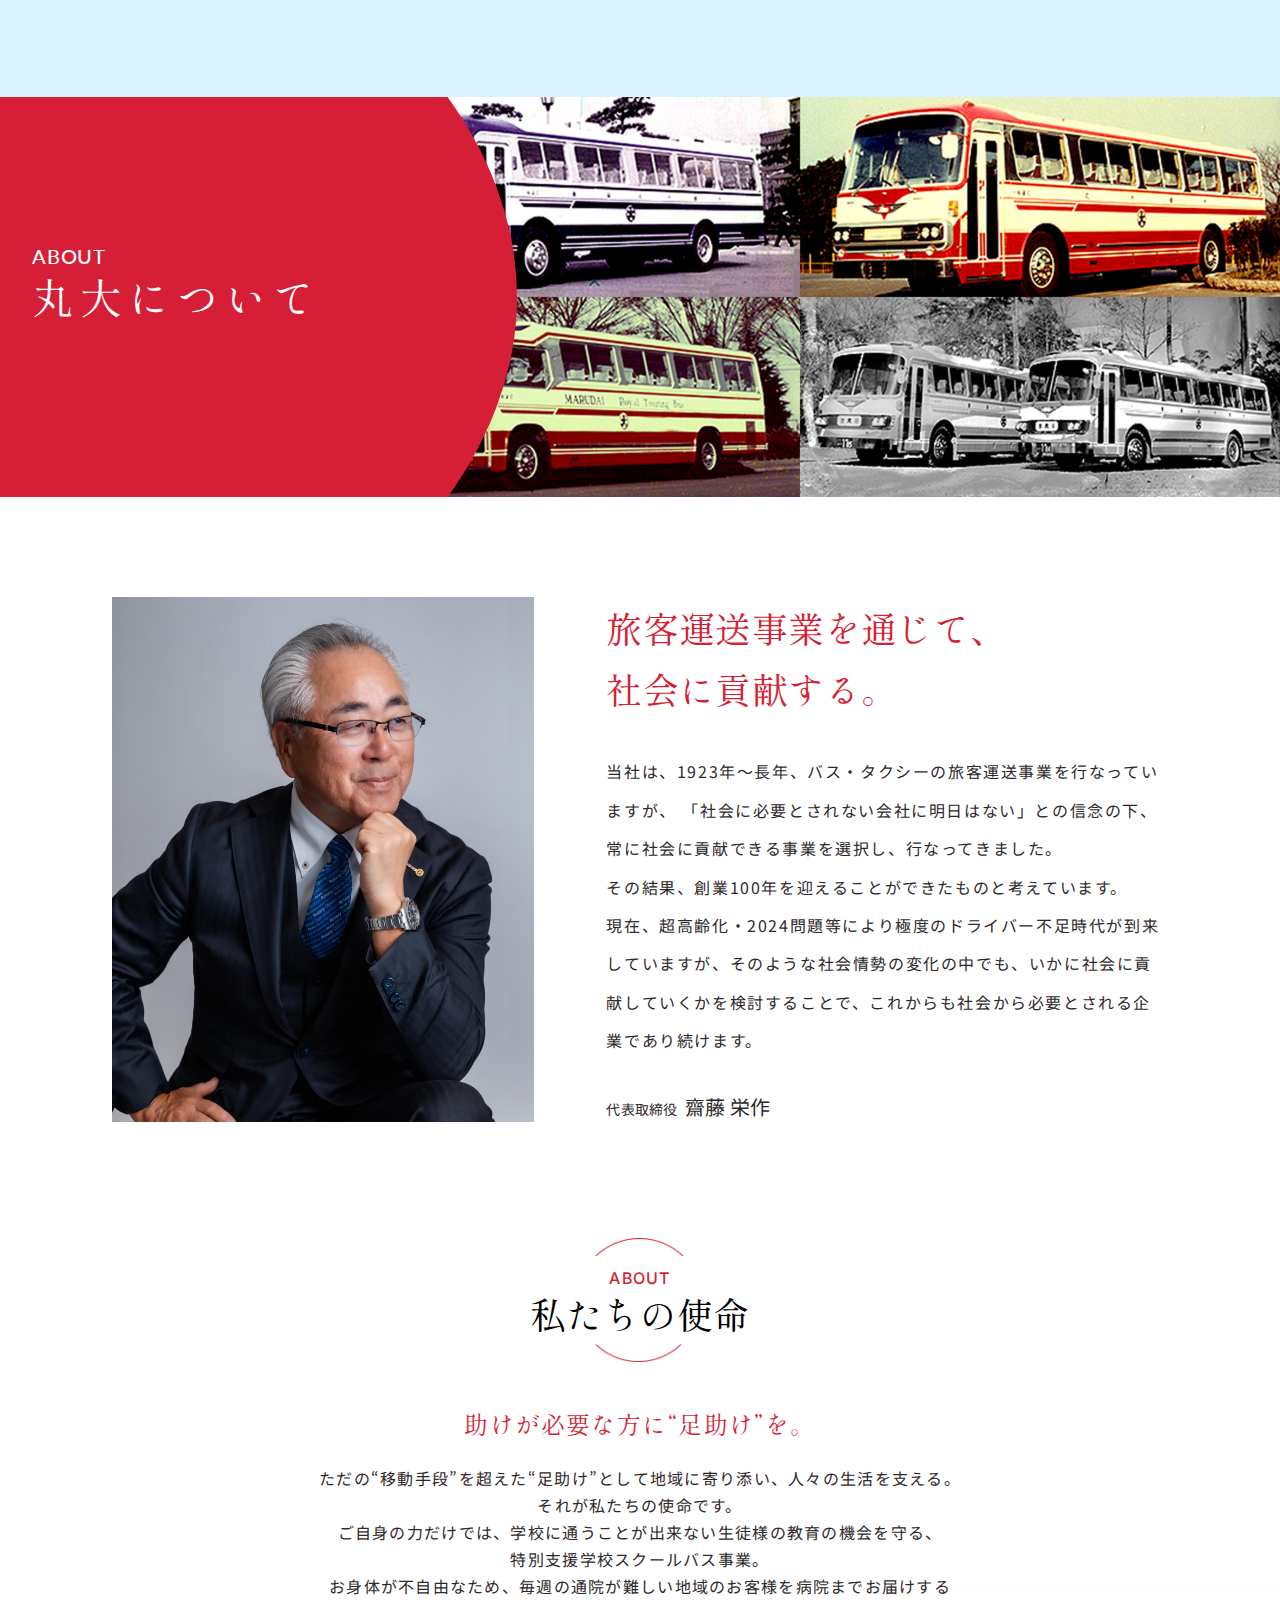
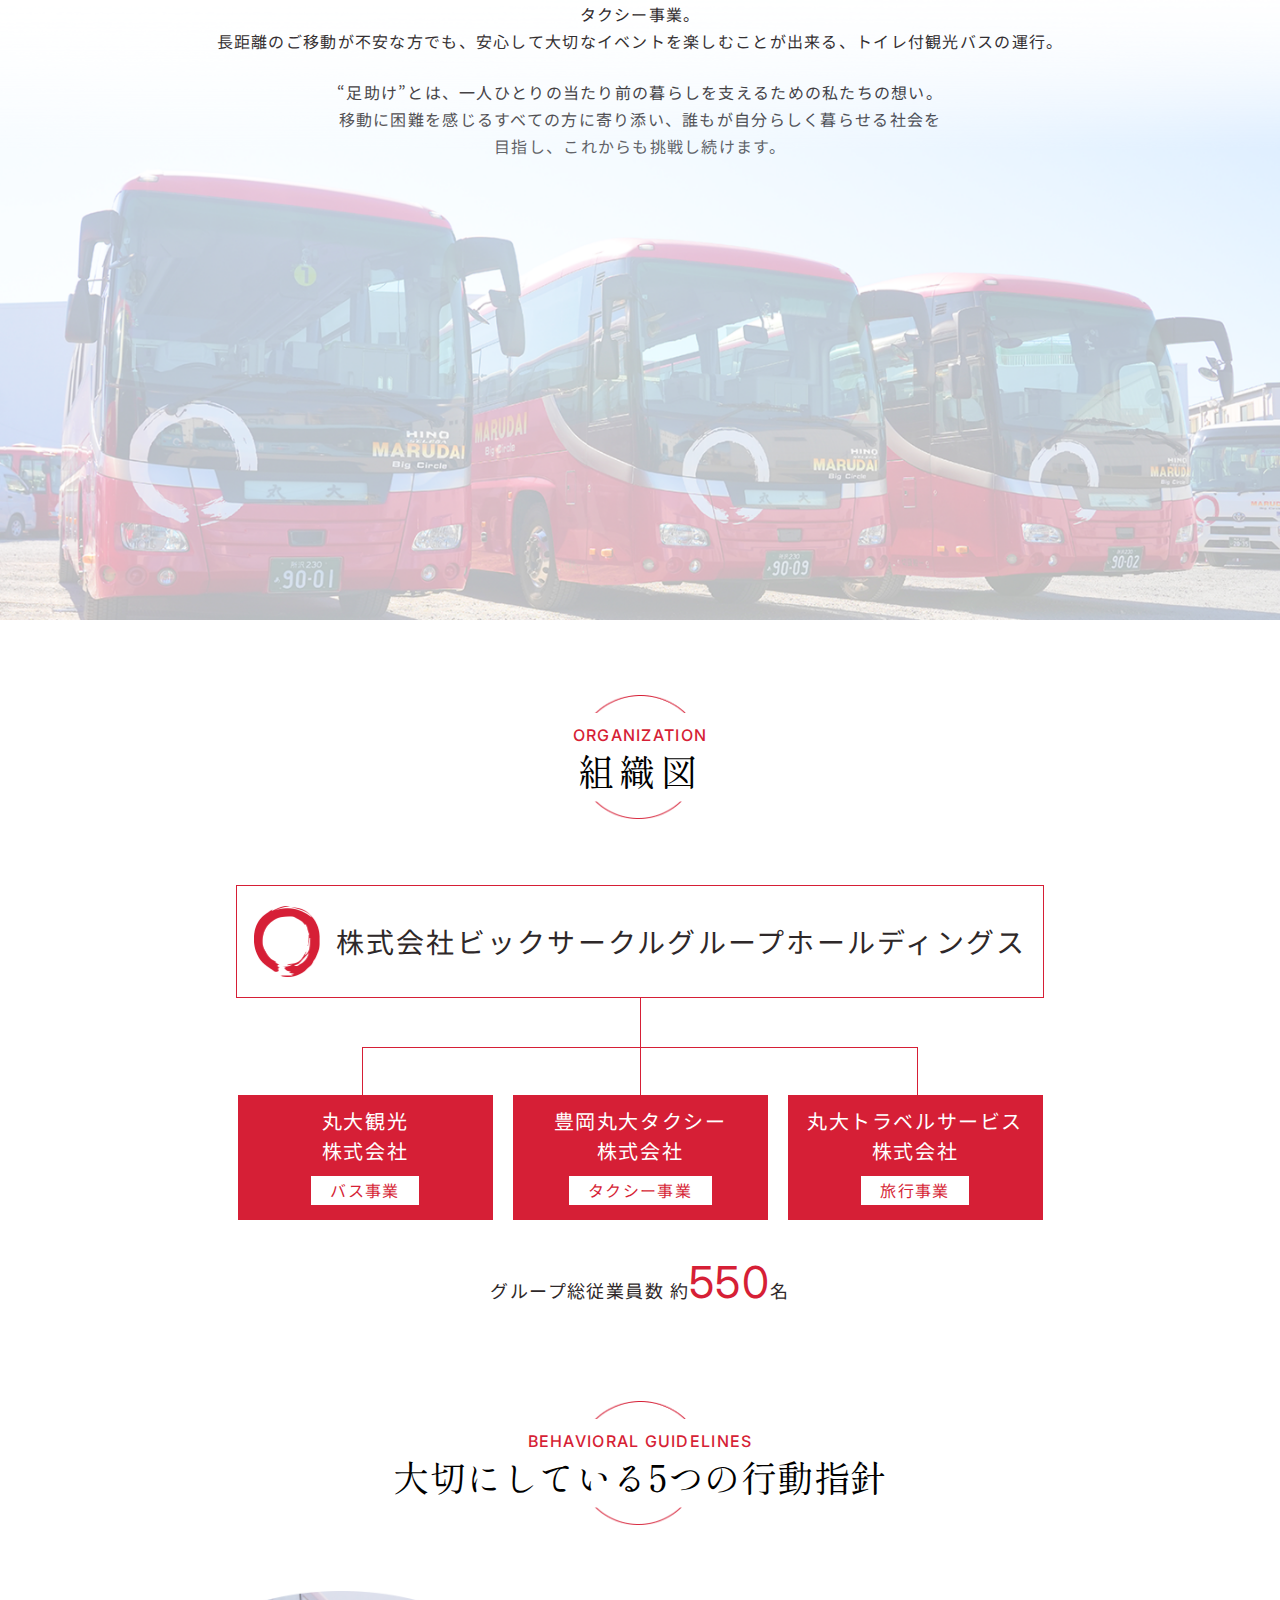
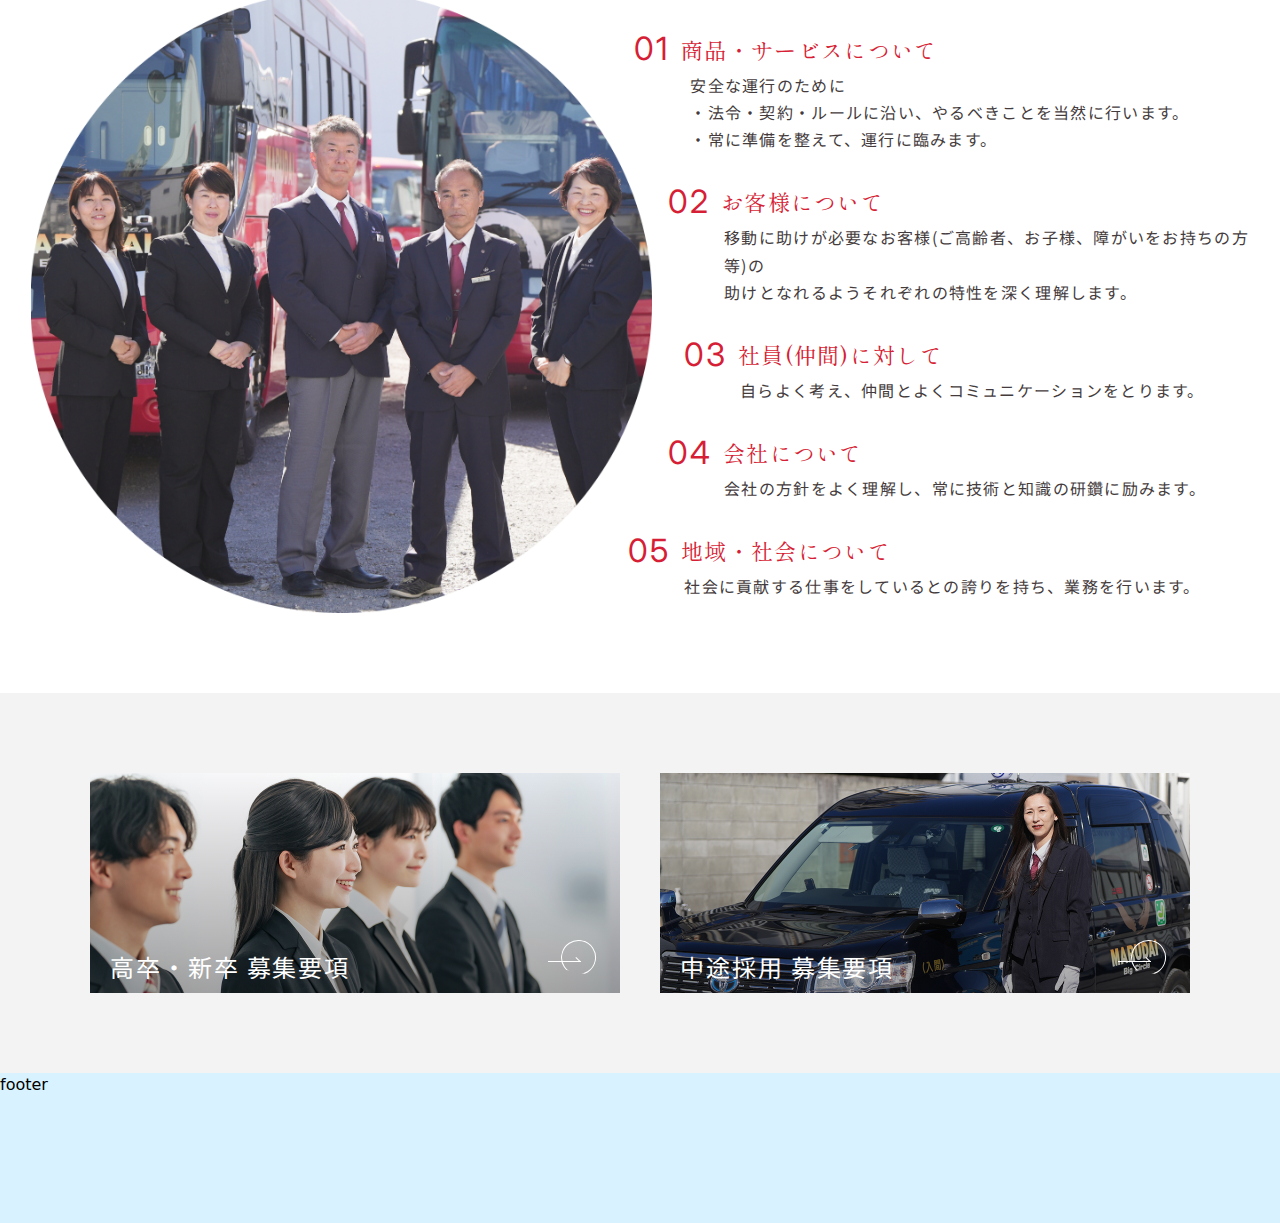
==== about-us.html @ 57932752 "丸大観光について、当社で働くメリット、その他修正のコミット" ====
<!DOCTYPE html>
<html lang="ja">
  <head>
    <meta charset="UTF-8" />
    <meta name="viewport" content="width=device-width, initial-scale=1.0" />
    <!-- ogp -->
    <meta property="og:title" content="#" />
    <meta property="og:type" content="#" />
    <meta property="og:url" content="#" />
    <meta property="og:image" content="OGP IMAGE 絶対パス" />
    <meta property="og:site_name" content="#" />
    <meta property="og:description" content="#" />
    <!-- ファビコン -->
    <link rel="icon" href="#" />
    <!-- Google Font -->
    <link rel="preconnect" href="https://fonts.googleapis.com" />
    <link rel="preconnect" href="https://fonts.gstatic.com" crossorigin />
    <link
      href="https://fonts.googleapis.com/css2?family=Inter:ital,opsz,wght@0,14..32,100..900;1,14..32,100..900&family=Lato:ital,wght@0,100;0,300;0,400;0,700;0,900;1,100;1,300;1,400;1,700;1,900&family=Shippori+Mincho:wght@400;500;600;700;800&display=swap"
      rel="stylesheet"
    />
    <!-- CSS -->
    <link href="./css/output.css" rel="stylesheet" />
    <link href="./css/styles.css" rel="stylesheet" />
    <!-- JavaScript -->
    <title>丸大観光</title>
  </head>
  <body>
    <!-- header -->
    <header class="header js-header"></header>

    <main>
      <!-- MV -->
      <div class="layout-about-us mv relative flex items-start md:items-center">
        <div class="mv__red-bg"></div>
        <div class="absolute "></div>
        <div class="mv__inner md:w-full md:max-w-[1430px] md:pr-8 md:pl-8 md:mx-auto flex md:items-center h-full">
          <!-- タイトル -->
          <div class="z-15 absolute text-center w-full mt-7 md:translate-x-0  md:-mt-[29px] md:text-left ">
            <p class="mv-title--en text-white tracking-[0.04em] font-medium text-sm md:text-xl uppercase">ABOUT</p>
            <h2 class="mv-title--jp text-white tracking-[0.15em] font-normal mt-1">丸大について</h2>
          </div>
        </div>
      </div>

      <!-- 社長あいさつ -->
      <section class="layout-ceo-message ceo-message mt-14 md:mt-[100px]">
        <div class="mx-auto md:max-w-[1136px] px-5 md:px-[40px]">
          <div class="flex flex-col md:flex-row-reverse gap-[21px] md:gap-[72px]">
            <div class="flex flex-col justify-between gap-6 md:gap-[32px] w-full md:w-[54%]">
              <h2 class="ceo-message__title text-[28px] md:text-4xl text-[#D61F36] font-normal tracking-[0.08em] md:tracking-[0.01em]">旅客運送事業を通じて、<br>社会に貢献する。</h2>
              <p class="ceo-message__text text-base text-[#2E2829] font-normal tracking-[0.1em]">当社は、1923年〜長年、バス・タクシーの旅客運送事業を行なっていますが、
                「社会に必要とされない会社に明日はない」との信念の下、常に社会に貢献できる事業を選択し、行なってきました。<br>
                その結果、創業100年を迎えることができたものと考えています。<br>
                現在、超高齢化・2024問題等により極度のドライバー不足時代が到来していますが、そのような社会情勢の変化の中でも、いかに社会に貢献していくかを検討することで、これからも社会から必要とされる企業であり続けます。</p>
                <p class="ceo-message__name text-sm text-[#2E2829] font-normal tracking-[0.01em]">代表取締役<span class="text-xl ml-2">齋藤 栄作</span></p>
            </div>
            <div class="ceo-message__image w-full md:w-[40%] flex-shrink-0">
              <picture>
                <source srcset="/ui/img/recruit/about-us/about-us-ceo-sp.jpg" media="(max-width: 767px)">
                <img src="/ui/img/recruit/about-us/about-us-ceo-pc.jpg" alt="CEO" class="object-cover w-full ">
            </picture>
            </div>
          </div>
        </div>
        </section>

        <!-- 私たちの指名 -->
       <section class="layout-mission our-mission">
        <div class="flex justify-center mx-auto md:max-w-[900px] px-5 md:px-[40px] mt-[106.5px] md:mt-[146.5px]">
          <div class="section-title relative inline-block text-center ">
            <p class="section-title__en-title text-base uppercase tracking-[0.08em] font-medium text-[#D61F36] relative z-10">about</p>
            <h2 class="section-title__jp-title mt-1 text-2xl md:text-4xl font-normal tracking-[0.015em] text-[#000000] relative z-10">私たちの使命</h2>
          </div>
        </div>
        <div class="mx-auto md:max-w-[1136px] px-5 md:px-[40px]">
          <p class="our-mission__sub-title text-xl md:text-2xl text-[#D61F36] font-normal tracking-[0.06em] text-center mt-[52.5px] md:mt-[68.5px]">助けが必要な方に“足助け”を。</p>
          <div class="mt-6 md:mt-5 text-center">
            <p class="our-mission__text text-base text-[#2E2829] font-normal tracking-[0.08em]">
              ただの“移動手段”を超えた“足助け”として地域に寄り添い、人々の生活を支える。<br>
              それが私たちの使命です。<br>ご自身の力だけでは、学校に通うことが出来ない生徒様の教育の機会を守る、<br>
              特別支援学校スクールバス事業。<br>お身体が不自由なため、毎週の通院が難しい地域のお客様を病院までお届けする<br>
              タクシー事業。<br>長距離のご移動が不安な方でも、安心して大切なイベントを楽しむことが出来る、トイレ付観光バスの運行。</p>
            <p class="our-mission__text text-base text-[#2E2829] font-normal tracking-[0.08em] mt-6">
              “足助け”とは、一人ひとりの当たり前の暮らしを支えるための私たちの想い。<br>移動に困難を感じるすべての方に寄り添い、誰もが自分らしく暮らせる社会を<br>
              目指し、これからも挑戦し続けます。</p>
          </div>
        </div>
        <div class="mt-[17px] md:mt-[-252px]">
          <img src="/ui/img/recruit/about-us/about-us-bg.png" alt="丸大のバスが３台並んでいる様子">
        </div>
        </section>

        <!-- 組織図 -->
        <section class="mt-[90.5px] md:mt-[106.5px]">
          <div class="mx-auto md:max-w-[1280px] w-full px-[10px] md:px-[40px]">
            <div class="flex justify-center ">
              <div class="section-title relative inline-block text-center ">
                <p class="section-title__en-title text-base uppercase tracking-[0.08em] font-medium text-[#D61F36] relative z-10">organization</p>
                <h2 class="section-title__jp-title mt-1 text-2xl md:text-4xl font-normal tracking-[0.15em] text-[#000000] relative z-10">組織図</h2>
              </div>
            </div>

            <div class="organization-chart mt-[68.5px] md:mt-[92.5px]">
              <!-- 親会社 -->
              <div class="border border-[#D61F36] py-[8.82px] px-[6.42px] md:py-5 md:px-[17px] flex justify-center items-center">
                  <div class="company-card flex items-center gap-[7.23px] md:gap-4">
                      <img src="/ui/img/recruit/about-us/organization-logo.png" alt="株式会社ビックサークルグループホールディングスのロゴ" class="company-card__logo object-cover w-full">
                      <p class="company-card__name text-xs md:text-[28px] font-normal tracking-[0.08em] text-[#2E2829]">株式会社ビックサークルグループホールディングス</p>
                  </div>
              </div>
          
              <!-- 親会社から子会社へ伸びる線 -->
               <div class="child-company-wrap">
                <div class="connector">
                  <div class="vertical-line"></div>
                  <div class="horizontal-line"></div>
              </div>
              <!-- 子会社リスト -->
              <div class="organization-children-wrap flex md:gap-5 gap-[8.82px] w-full ">
                  <div class="child-company relative bg-[#D61F36] text-[#FFFFFF] text-center flex flex-col items-center gap-[4.41px] md:gap-[10px]">
                      <p class="child-name text-[9px] md:text-xl font-normal tracking-[0.08em] text-[#FFFFFF]">丸大観光<br>株式会社</p>
                      <p class="business-type  md:w-[108px] md:text-base text-[7px] font-normal tracking-[0.08em] text-[#D61F36] bg-[#FFFFFF] ">バス事業</p>
                  </div>
                  <div class="child-company  bg-[#D61F36] text-[#FFFFFF] text-center flex flex-col items-center gap-[4.41px] md:gap-[10px]">
                      <p class="child-name text-[9px] md:text-xl font-normal tracking-[0.08em] text-[#FFFFFF]">豊岡丸大タクシー<br>株式会社</p>
                      <p class="business-type md:w-[143px] md:text-base text-[7px] font-normal tracking-[0.08em] text-[#D61F36] bg-[#FFFFFF] ">タクシー事業</p>
                  </div>
                  <div class="child-company relative bg-[#D61F36] text-[#FFFFFF] text-center flex flex-col items-center gap-[4.41px] md:gap-[10px]">
                      <p class="child-name text-[9px] md:text-xl font-normal tracking-[0.08em] text-[#FFFFFF]">丸大トラベルサービス<br>株式会社</p>
                      <p class="business-type  md:w-[108px] md:text-base text-[7px] font-normal tracking-[0.08em] text-[#D61F36] bg-[#FFFFFF] ">旅行事業</p>
                  </div>
              </div>
            </div>
          </div>
          <p class="organization__text text-center text-base md:text-lg font-normal tracking-[0.08em] text-[#2E2829] mt-5 md:mt-10 ">グループ総従業員数&nbsp;約<span class="text-[32px] md:text-[44px] text-[#D61F36]">550</span>名</p>
        </section>

        <!-- 大切にしている5つの行動指針 -->
       <section class="layout-behavior behavior">
        <div class="flex justify-center mx-auto md:max-w-[900px] px-5 md:px-[40px] mt-[106.5px] md:mt-[126.5px]">
          <div class="section-title relative inline-block text-center ">
            <p class="section-title__en-title text-base uppercase tracking-[0.08em] font-medium text-[#D61F36] relative z-10">behavioral guidelines</p>
            <h2 class="section-title__jp-title mt-1 text-2xl md:text-4xl font-normal tracking-[0.015em] text-[#000000] relative z-10">大切にしている<br class="u-mobile">5つの行動指針</h2>
          </div>
        </div>
        <div class="behavior__container mx-auto md:max-w-[1459px] px-5 md:px-[30.5px] mt-[76.5px] md:mt-[92.5px] flex items-center flex-col-reverse md:flex-row">
            <div class="behavior__image md:w-[51%] flex-shrink-0 mt-7 md:mt-0">
              <img class="object-cover w-full" src="/ui/img/recruit/about-us/about-us-members.jpg "alt="従業員の集合写真" >
            </div>
              <div class="behavior__text-content md:pt-[30px] flex flex-col gap-7 md:gap-8 ">
                <div class="behavior__text-item md:-ml-[3%]">
                  <h3 class="behavior__numbered-title flex items-center gap-[7px] md:gap-[11.5px] text-xl md:text-[22px] tracking-[0.06em] font-normal text-[#D61F36]"><span class="text-[26px] md:text-[32px] font-normal tracking-[0.05em] inline-block">01</span>商品・サービスについて</h3>
                  <ul class="behavior__text list-disc pl-5 text-base font-normal tracking-[0.08em] text-[#443B3C] mt-[6px]">
                    <li class="list-none">安全な運行のために
                      <ul class="list-none">
                        <li>・法令・契約・ルールに沿い、やるべきことを当然に行います。</li>
                        <li>・常に準備を整えて、運行に臨みます。</li>
                      </ul>
                    </li>
                  </ul>
                </div>
                <div class="behavior__text-item md:ml-[1em]">
                  <h3 class="behavior__numbered-title flex items-center gap-[7px] md:gap-[11.5px] text-xl md:text-[22px] tracking-[0.06em] font-normal text-[#D61F36]"><span class="text-[26px] md:text-[32px] font-normal tracking-[0.05em]">02</span>お客様について</h3>
                  <p class="behavior__text text-base font-normal tracking-[0.08em] text-[#443B3C] mt-[6px]">
                    移動に助けが必要なお客様(ご高齢者、お子様、障がいをお持ちの方等)の<br class="u-desktop">
                    助けとなれるようそれぞれの特性を深く理解します。
                  </p>
                </div>

                <div class="behavior__text-item md:ml-[2em]">
                  <h3 class="behavior__numbered-title flex items-center gap-[7px] md:gap-[11.5px] text-xl md:text-[22px] tracking-[0.06em] font-normal text-[#D61F36]"><span class="text-[26px] md:text-[32px] font-normal tracking-[0.05em]">03</span>社員(仲間)に対して</h3>
                  <p class="behavior__text text-base font-normal tracking-[0.08em] text-[#443B3C] mt-[6px]">自らよく考え、仲間とよくコミュニケーションをとります。</p>
                </div>

                <div class="behavior__text-item md:ml-[1em]">
                  <h3 class="behavior__numbered-title flex items-center gap-[7px] md:gap-[11.5px] text-xl md:text-[22px] tracking-[0.06em] font-normal text-[#D61F36]"><span class="text-[26px] md:text-[32px] font-normal tracking-[0.05em]">04</span>会社について</h3>
                  <p class="behavior__text text-base font-normal tracking-[0.08em] text-[#443B3C] mt-[6px]">会社の方針をよく理解し、常に技術と知識の研鑽に励みます。</p>
                </div>

                <div class="behavior__text-item md:-ml-[4%]">
                  <h3 class="behavior__numbered-title flex items-center gap-[7px] md:gap-[11.5px] text-xl md:text-[22px] tracking-[0.06em] font-normal text-[#D61F36]"><span class="text-[26px] md:text-[32px] font-normal tracking-[0.05em]">05</span>地域・社会について</h3>
                  <p class="behavior__text text-base font-normal tracking-[0.08em] text-[#443B3C] mt-[6px]">社会に貢献する仕事をしているとの誇りを持ち、業務を行います。</p>
                </div>
              </div>
            </div>
          </section>
    <!-- リクルートセクション -->
    <div class="recruit bg-[#F3F3F3] py-16 md:py-20 mt-20">
      <div class="recruit__inner md:w-full md:max-w-[1430px] md:pr-8 md:pl-8 mx-auto px-[20px] flex md:items-center h-full">
        <div class="flex flex-col gap-y-6 md:gap-x-10 md:flex-row justify-center mx-auto">
          <a href="#" class="recruit__img block md:max-w-[530px] max-w-[500px] w-full h-full relative">
            <img src="/ui/img/recruit/common/recruit-new-employee-img.jpg" alt="説明会に参加している新入社員" class="object-cover w-full h-full">
            <p class="recruit__img-title absolute bottom-[8px] md:left-5 left-[12px] text-white tracking-[0.08em] text-xl md:text-2xl z-50">高卒・新卒 募集要項</p>
            <div class="recruit__circle-container absolute bottom-[10px] right-[5%] md:right-[2%] z-30">
              <div class="recruit__btn-circle"></div>
              <div class="recruit__btn-arrow absolute"></div>
            </div>
          </a>
          <a href="#" class="recruit__img block md:max-w-[530px] max-w-[500px] w-full h-full relative">
            <img src="/ui/img/recruit/common/recruit-taxi-driver-img.jpg" alt="タクシーとタクシードライバー" class="object-cover w-full h-full">
            <p class="recruit__img-title absolute bottom-[8px] md:left-5 left-[12px] text-white tracking-[0.08em] text-xl md:text-2xl z-50">中途採用 募集要項</p>
            <div class="recruit__circle-container absolute bottom-[10px] right-[5%] md:right-[2%] z-30">
              <div class="recruit__btn-circle"></div>
              <div class="recruit__btn-arrow absolute"></div>
            </div>
          </a>
        </div>
      </div>
    </div>
    </main>
    <!-- footer -->
    <footer class="footer">footer</footer>
  </body>
</html>
---- css/styles.css ----
@import url("https://fonts.googleapis.com/css2?family=Inter:ital,opsz,wght@0,14..32,100..900;1,14..32,100..900&family=Noto+Sans+JP:wght@100..900&family=Shippori+Mincho:wght@400;500&family=Zen+Kaku+Gothic+New&display=swap");
@import url("https://fonts.googleapis.com/css2?family=Instrument+Serif:ital@0;1&family=Noto+Sans+JP:wght@100..900&family=Shippori+Mincho:wght@400;500;600;700&display=swap");
/* html{
  font-size:62.5%;
} */

/*header*/
.header {
  height: 71px;
  position: fixed;
  z-index: 900;
  top: 0;
  right: 0;
  left: 0;
  background-color: #d8f3ff;
}

@media screen and (min-width: 767px) {
  .header {
    height: 97px;
  }
}

/* footer */
.footer {
  height: 150px;
  background-color: #d8f3ff;
}

/* SP専用 */
.u-mobile {
  display: block; /* SP時に表示 */
}

@media (min-width: 767px) {
  .u-mobile {
    display: none; /* PC時に非表示 */
  }
}

/* PC専用 */
.u-desktop {
  display: none; /* SP時に非表示 */
}

@media (min-width: 767px) {
  .u-desktop {
    display: block; /* PC時に表示 */
    margin: 0 auto; /* 中央揃え */
  }
}

/* MV */
.mv {
  background-size: cover;
  background-repeat: no-repeat;
  background-position: center center;
  min-height: 320px;
  overflow-x: clip;
  margin-top: 71px;
  z-index: 2;
}

@media screen and (min-width: 767px) {
  .mv {
    background-position: center right;
    height: 400px;
    min-height: unset;
    margin-top: 97px;
  }
}

.mv-title--en {
  font-family: "Lato", serif;
  line-height: 1.2;
}

.mv-title--jp {
  font-family: "Shippori Mincho", serif;
  font-size: 1.75rem;
  line-height: 1.2;
}
@media (max-width: 374px) {
  .mv-title--jp {
    font-size: clamp(20px, 5vw, 28px); /* 375pxより小さいとき縮小 */
  }
}
@media (min-width: 767px) {
  .mv-title--jp {
    font-size: clamp(28px, 2vw + 16px, 44px);
  }
}

/* 赤色の背景 */
.mv__red-bg {
  position: absolute;
  top: -18%; /* 位置調整 */
  left: 50%;
  transform: translateX(-50%);
  width: 140%;
  max-width: 1100px;
  height: auto;
  min-height: 307px;
  background-color: red;
  clip-path: ellipse(47% 60% at center top);
}

@media (min-width: 767px) {
  /* PCのとき */
  .mv__red-bg {
    position: absolute;
    top: 0;
    left: 0;
    width: 100%;
    height: 100%;
    background-color: #d61f36;
    clip-path: ellipse(97% 141% at left center);
  }
}

/*staff-listページ*/
.layout-staff-list {
  background-image: url(../ui/img/recruit/staff-list/staff-interview-mv-sp.jpg);
}
@media screen and (min-width: 767px) {
  .layout-staff-list {
    background-image: url(../ui/img/recruit/staff-list/staff-interview-mv-pc.png);
  }
}

/*自己紹介（interview）カード*/
.interview-card__text {
  font-family: "Inter", sans-serif;
}

.interview-card__msg {
  font-family: "Noto Sans JP", sans-serif;
  line-height: 1.7;
}

.interview__top-message {
  line-height: 1.7;
  font-family: "Noto Sans JP", sans-serif;
}

.interview__name {
  font-family: "Noto Sans JP", sans-serif;
  line-height: 1.7;
}

.interview__name-en {
  font-family: "Inter", sans-serif;
}

/*recruit*/
.recruit__img {
  aspect-ratio: 335/160;
}
@media (min-width: 767px) {
  .recruit__img {
    aspect-ratio: 530/220;
  }
}

.recruit__img-title {
  font-family: "Noto Sans JP", sans-serif;
  line-height: 1.5;
}

/*リクルートセクションのボタン*/
.recruit__img::before {
  position: absolute;
  content: "";
  top: 0;
  left: 0;
  width: 100%;
  height: 100%;
  background: linear-gradient(
    to bottom,
    rgba(0, 0, 0, 0) 0%,
    rgba(0, 0, 0, 0.7) 200%
  );
  z-index: 10;
}

.recruit__circle-container {
  position: absolute;
  width: 31.42px;
  height: 31.42px;
}
@media (min-width: 767px) {
  .recruit__circle-container {
    width: 48px;
    height: 42.67px;
  }
}

.recruit__btn-circle {
  width: 31.42px;
  height: 31.42px;
  border: 1px solid #ffffff;
  border-radius: 50%;
  clip-path: inset(0 0 9% 0);
  transform: rotate(12deg);
}
@media (min-width: 767px) {
  .recruit__btn-circle {
    width: 35.35px;
    height: 35.35px;
  }
}

.recruit__btn-arrow {
  position: absolute;
  top: 50%;
  left: -11px;
  width: 28.6px;
  height: 1px;
  background-color: #ffffff;
}
@media (min-width: 767px) {
  .recruit__btn-arrow {
    width: 32.17px;
    left: -13px;
  }
}

.recruit__btn-arrow::after {
  content: "";
  position: absolute;
  top: -2px;
  background: #ffffff;
  height: 0.0625rem;
  right: 0;
  transform: rotate(43deg);
  transition: all 0.3s;
  width: 6px;
}

/*staff-detailsページ*/
.staff-details {
  background-size: contain;
  background-color: #d61f36;
  aspect-ratio: 375/548;
  background-repeat: no-repeat;
  margin-top: 71px;
  position: relative; 
}
@media screen and (min-width: 767px) {
  .staff-details {
    aspect-ratio: 1440/500;
    margin-top: 97px;
  }
}

.layout-staff-details-01 {
  background-image: url(../ui/img/recruit/staff-details-01/staff-details-r.t-SP.png);
}
@media screen and (min-width: 767px) {
  .layout-staff-details-01 {
    background-image: url(../ui/img/recruit/staff-details-01/staff-details-r.t-pc.png);
  }
}

.staff-details__image {
  aspect-ratio: 1440/500;
}

.staff-details__interview-number {
  font-family: "Inter", sans-serif;
  line-height: 1.58;
}

.staff-details__catch-copy {
  font-family: "Noto Sans JP", sans-serif;
  line-height: 1.5;
}

.staff-details__name {
  font-family: "Noto Sans JP", sans-serif;
  line-height: 1.5;
}

.staff-details__name span {
  font-family: "Noto Sans JP", sans-serif;
  line-height: 1.7;
}

/*faqセクション*/
.staff-details__faq-image img {
  aspect-ratio: 335/400;
}

@media screen and (min-width: 767px) {
  .staff-details__faq-image img {
    aspect-ratio: 500/700;
  }
}

.qa-items__question {
  font-family: "Noto Sans JP", sans-serif;
  text-indent: -26px;
  line-height: 1.7;
}
@media screen and (min-width: 767px) {
  .qa-items__question {
    text-indent: -30px;
  }
}

.qa-items__question::before {
  content: "Q";
  font-family: "Inter", sans-serif;
  font-size: 20px;
  letter-spacing: 0.05em;
  font-weight: 300;
  margin-right: 8px;
}
@media screen and (min-width: 767px) {
  .qa-items__question::before {
    font-size: 28px;
  }
}

.qa-items__answer {
  font-family: "Noto Sans JP", sans-serif;
  line-height: 1.7;
}

.staff-details__faq-container + .staff-details__faq-container {
  margin-top: 40px;
}
@media screen and (min-width: 767px) {
  .staff-details__faq-container + .staff-details__faq-container {
    margin-top: 60px;
  }
}

/*セクションタイトル*/
.section-title__en-title {
  font-family: "Inter", sans-serif;
  line-height: 1.2;
}

.section-title__jp-title {
  font-family: "Shippori Mincho", serif;
  line-height: 1.2;
}

.section-title::before,
.section-title::after {
  content: "";
  position: absolute;
  left: 50%;
  transform: translateX(-50%);
  width: 90.8px;
  height: 18.5px;
  z-index: 0;
}

.section-title::before {
  top: -31px;
  background-image: url("../ui/img/recruit/common/red-vector-top.png");
  background-size: contain;
  background-repeat: no-repeat;
}

.section-title::after {
  bottom: -27px;
  background-image: url("../ui/img/recruit/common/red-vector-bottom.png");
  background-size: contain;
  background-repeat: no-repeat;
}

@media screen and (min-width: 767px) {
}

/* タイムスケジュール（SP） */
/* 疑似要素 線 */
.sp-schedule__item::before {
  content: "";
  position: absolute;
  left: 5px;
  top: 20px;
  width: 1px;
  height: 108%;
  background: #d61f36;
}

/* 疑似要素 丸 */
.sp-schedule__item::after {
  content: "";
  position: absolute;
  left: 0;
  top: 9px;
  width: 13px;
  height: 13px;
  border-radius: 50%;
  background: #d61f36;
}

.sp-schedule__term {
  font-family: "Inter", sans-serif;
  line-height: 1;
}

.sp-schedule__title {
  font-family: "Noto Sans JP", sans-serif;
  line-height: 1.7;
}

.sp-schedule__text {
  font-family: "Noto Sans JP", sans-serif;
  line-height: 1.7;
}

/* PC表示 */
.staff-details__schedule-pc {
  display: none;
}
@media screen and (min-width: 767px) {
  .staff-details__schedule-pc {
    display: block;
  }
}

/*タイムスケジュール（PC）*/
@media screen and (min-width: 767px) {
  .pc-schedule__term {
    font-family: "Inter", sans-serif;
    line-height: 1;
    width: 9%;
  }

  .pc-schedule__description {
    padding-bottom: 30px;
    padding-left: 29px;
    width: 90%;
    position: relative;
  }

  .pc-schedule__description::before,
  .pc-schedule__description::after {
    content: "";
    position: absolute;
    top: 9px;
  }

  .history__list.schedule-pc > div:not(:last-child) .pc-schedule__description::before {
    content: "";
    position: absolute;
    left: 2px;
    top:12px;
    width: 1px;
    height: 100%;
    background: #d61f36;
  }
  
  .pc-schedule__description::after {
    left: -3px;
    width: 13px;
    height: 13px;
    border-radius: 50%;
    background: #d61f36;
  }

  .pc-schedule__title {
    font-family: "Noto Sans JP", sans-serif;
    line-height: 1.5;
  }

  .pc-schedule__text {
    font-family: "Noto Sans JP", sans-serif;
    line-height: 1.7;
  }
}

/* 社員TOPに戻るボタン */
.return-button__text {
  font-family: "Noto Sans JP", sans-serif;
  line-height: 1.5;
  letter-spacing: 0.1em;
  transition: opacity 0.3s ease;
}

.return-button {
  display: flex;
  justify-content: center;
  align-items: center;
  gap: 9px;
  cursor: pointer;
  line-height: 1;
}
/* アイコン部分 (丸と矢印) */
.return-button__icon {
  position: relative;
  width: 30px;
  height: 26.88px;
  flex-shrink: 0;

  display: flex;
  align-items: center;
}

/* 赤い丸 */
.return-button__circle {
  width: 19.68px;
  height: 19.68px;
  border: 1px solid #d61f36;
  border-radius: 50%;
  clip-path: inset(0 0 5% 0);
  transform: rotate(-9deg);
}

/* 矢印 */
.return-button__arrow {
  position: absolute;
  top: 53%;
  right: 3px;
  width: 17.87px;
  height: 1px;
  background: #d61f36;
}

.return-button__arrow::after {
  content: "";
  position: absolute;
  top: -1px;
  background: #d61f36;
  height: 1px;
  left: 0;
  transform: rotate(-43deg);
  width: 3.95px;
}

.return-button:hover .return-button__text {
  opacity: 0.6; /* テキストの色を薄くする */
}

/*benefit-of-workページ*/
.layout-benefit-of-working {
  background-image: url(../ui/img/recruit/benefits-of-working/benefit-of-working-mv-sp.jpg);
}
@media screen and (min-width: 767px) {
  .layout-benefit-of-working {
    background-image: url(../ui/img/recruit/benefits-of-working/benefit-of-working-mv-pc.jpg);
  }
}

.benefits-02__career-title {
  font-family: "Shippori Mincho", serif;
  line-height: 1.7;
}

.benefits-02__career-purpose {
  font-family: "Noto Sans JP", sans-serif;
  line-height: 1.7;
}

.benefits-02__schedule-title {
  font-family: "Noto Sans JP", sans-serif;
  line-height: 1.7;
}

.benefits-02__schedule-title span {
  font-family: "Zen Kaku Gothic New", sans-serif;
  font-weight: 400;
}

.benefits-02__career-item::before {
  content: "";
  position: absolute;
  left: 5px;
  top: 20px;
  width: 1px;
  height: 116%;
  background: #d61f36;
}

.benefits-02__career-item::after {
  content: "";
  position: absolute;
  left: 0;
  top: 9px;
  width: 13px;
  height: 13px;
  border-radius: 50%;
  background: #d61f36;
}

/* 最後の要素には縦線を消す */
.benefits-02__career-item:last-child::before {
  height: 0;
}

.benefits-02__image img {
  aspect-ratio: 163.5/98.1;
}
@media screen and (min-width: 767px) {
  .benefits-02__image img {
    aspect-ratio: 240/144;
  }
}

.benefits-02__image-caption {
  display: none;
  font-family: "Noto Sans JP", sans-serif;
  line-height: 1.7;
}
@media screen and (min-width: 767px) {
  .benefits-02__image-caption {
    display: block;
  }
}

.benefits-02__image-caption-sp {
  display: block;
  font-family: "Noto Sans JP", sans-serif;
  line-height: 1.7;
}
@media screen and (min-width: 767px) {
  .benefits-02__image-caption-sp {
    display: none;
  }
}

/* ベネフィット1つ目 */
.benefits-01__top-text {
  font-family: "Noto Sans JP", sans-serif;
  line-height: 1.7;
  position: relative;
  z-index: 10;
}

.benefits-01__point-title {
  font-family: "Shippori Mincho", serif;
  line-height: 1.7;
}

.benefits-01__point-description {
  font-family: "Noto Sans JP", sans-serif;
  line-height: 1.7;
}

.benefits-02__top-text {
  font-family: "Noto Sans JP", sans-serif;
  line-height: 1.7;
}

/* ベネフィット2つ目 */
.benefits-02__qualification-section {
  /* padding: 20px; */
  background-color: #f3f3f3;
}

.benefits-02__qualification-title {
  font-family: "Noto Sans JP", sans-serif;
  line-height: 1.7;
}

.benefits-02__subtitle {
  font-family: "Noto Sans JP", sans-serif;
  line-height: 1.7;
}

.benefits-02__qualification-list li {
  font-family: "Noto Sans JP", sans-serif;
  line-height: 1.7;
}

/* 赤いドットアイコン */
.benefits-02__career-sub-title {
  font-family: "Noto Sans JP", sans-serif;
  line-height: 1.7;
}

.benefits-02__qualification-list li::before {
  content: "";
  position: absolute;
  left: 0;
  top: 50%;
  width: 10px;
  height: 10px;
  border-radius: 50%;
  display: inline-block;
  transform: translateY(-50%);
  background-color: #d61f36;
}

.benefits-02__career-sub-text {
  font-family: "Noto Sans JP", sans-serif;
  line-height: 1.7;
}

.benefits-02__career-sub-title::before {
  content: "";
  position: absolute;
  left: 7px;
  top: 50%;
  width: 13px;
  height: 13px;
  border-radius: 50%;
  display: inline-block;
  transform: translateY(-50%);
  background-color: #d61f36;
}
@media screen and (min-width: 767px) {
  .benefits-02__career-sub-title::before {
    left: 0;
  }
}
.benefits-02__2nd-image img {
  aspect-ratio: 163.5/98.1;
}
@media screen and (min-width: 767px) {
  .benefits-02__2nd-image img {
    aspect-ratio: 276/165;
  }
}

/* ベネフィット3つ目 */
.benefits-03__sub-title {
  font-family: "Shippori Mincho", serif;
  line-height: 1.7;
}

.benefits-03__text {
  font-family: "Noto Sans JP", sans-serif;
  line-height: 1.7;
}

.benefits-03__table-heading {
  font-family: "Noto Sans JP", sans-serif;
  line-height: 1.7;
}

.benefits-03__box-title,
.benefits-03__box-text {
  font-family: "Noto Sans JP", sans-serif;
  line-height: 1.7;
}

/*シフト制の表*/
table,
th,
td {
  border: none;
  padding: 0;
  margin: 0;
  border-collapse: collapse;
  border-spacing: 0;
}

.benefits-03__table-container {
  width: 100%;
  max-width: 490px;
  overflow-x: auto;
}

.time-table {
  width: 100%;
  border-collapse: collapse;
  border-spacing: 0;
  border: 1px solid #a89d9d;
}

.time-table tr {
  border-bottom: 1px solid #a89d9d;
  position: relative;
  z-index: 20;
}

.time-table th {
  padding: 3.61px 0 4.82px 0;
  line-height: 1;
  text-align: center;
}
@media screen and (min-width: 767px) {
  .time-table th {
    padding: 6px 0 8px 0;
  }
}

.time-table td {
  padding: 4px 7px;
  line-height: 1;
  text-align: center;
  font-size: 9px;
  color: #d61f36;
}
@media screen and (min-width: 767px) {
  .time-table td {
    padding: 10px;
    font-size: 12px;
  }
}

.time-table th {
  font-family: "Shippori Mincho", serif;
  font-size: 9.03px;
  line-height: 1.2;
  font-weight: 500;
  letter-spacing: 0.05em;
  white-space: nowrap;
  background-color: #aaa7a7;
  color: #ffffff;
}
@media screen and (min-width: 767px) {
  .time-table th {
    font-size: 15px;
  }
}

.time-table th span {
  font-size: 6.62px;
  line-height: 1.201;
}
@media screen and (min-width: 767px) {
  .time-table th span {
    font-size: 11px;
  }
}

.time-table .time-table__detail {
  font-family: "Shippori Mincho", serif;
  font-size: 8.43px;
  line-height: 1.199;
  letter-spacing: 0.1em;
  font-weight: 500;
  color: #2e2829;
  white-space: nowrap;
}
@media screen and (min-width: 767px) {
  .time-table .time-table__detail {
    font-size: 14px;
    line-height: 1.2;
  }
}

.time-table__detail {
  font-family: "Shippori Mincho", serif;
  font-size: 9.24px;
  line-height: 1.2;
  font-weight: 500;
  letter-spacing: 0.1em;
  color: #2e2829;
}

/* 「休」マークのセル */
.time-table__rest {
  position: relative;
  vertical-align: middle;
  padding: 0;
  overflow: visible;
}

.time-table__rest::before {
  content: "";
  position: absolute;
  top: 49%;
  left: 0;
  right: 0;
  height: 1px;
  background-color: #a89d9d;
  z-index: 0;
}
@media screen and (min-width: 767px) {
  .time-table__rest::before {
    top: 50%;
  }
}
/* 縦長の「休」マーク */
.rest-label {
  display: inline-flex;
  align-items: center;
  justify-content: center;
  width: 14.82px;
  height: 34.92px;
  border: 0.6px solid #d61f36;
  color: #d61f36;
  border-radius: 50px;
  font-size: 9.03px;
  font-weight: 400;
  line-height: 1.501;
  font-family: "Shippori Mincho", serif;
  white-space: nowrap;
  background-color: #fff;
  position: relative;
  z-index: 1;
}
@media screen and (min-width: 767px) {
  .rest-label {
    border: 1px solid #d61f36;
    font-size: 15px;
    line-height: 1.5;
    width: 23px;
    height: 58px;
    letter-spacing: 0.06em;
  }
}

.time-table__notice {
  font-family: "Noto Sans JP", sans-serif;
  line-height: 1.7;
}

/*ビジネスアワー制の表*/
.benefits-03__business-container {
  width: 100%;
  max-width: 447px;
  overflow-x: auto;
}

.business-table {
  width: 100%;
  border-collapse: collapse;
  border-spacing: 0;
  border: 1px solid #a89d9d;
}

.business-table tr {
  border-bottom: 1px solid #a89d9d;
  position: relative;
  z-index: 20;
}

.business-table th {
  padding: 3.61px 0 4.82px 0;
  line-height: 1;
  text-align: center;
}
@media screen and (min-width: 767px) {
  .business-table th {
    padding: 6px 0 8px 0;
  }
}

.business-table__cell {
  font-family: "Shippori Mincho", serif;
  font-size: 7.92px;
  padding: 7.1px 7px;
  line-height: 1;
  text-align: center;
  color: #d61f36;
}
@media screen and (min-width: 767px) {
  .business-table__cell {
    font-size: 12px;
    padding: 13px 10px;
  }
}

.business-table th {
  font-family: "Shippori Mincho", serif;
  font-size: 9.9px;
  line-height: 1.2;
  font-weight: 500;
  white-space: nowrap;
  background-color: #aaa7a7;
  color: #ffffff;
}
@media screen and (min-width: 767px) {
  .business-table th {
    font-size: 15px;
  }
}

.business-table .business-table__detail {
  font-family: "Shippori Mincho", serif;
  font-size: 9.24px;
  line-height: 1.2;
  letter-spacing: 0.1em;
  font-weight: 500;
  text-align: left;
  white-space: nowrap;
  color: #2e2829;
  padding: 7.1px 0 7.1px 12.1px;

}
@media screen and (min-width: 767px) {
  .business-table .business-table__detail {
    font-size: 14px;
    line-height: 1.2;
    padding: 10px 0 10px 18px;
  }
}

.time-table__notice {
  font-family: "Noto Sans JP", sans-serif;
  line-height: 1.7;
}

.benefits-03__message {
  font-family: "Noto Sans JP", sans-serif;
  line-height: 1.7;
}

/*カードの高さ調整*/
.benefits-03__shift-box,
.benefits-03__hour-box{
  display: grid;
  grid-row: span 3;
  grid-template-rows: subgrid;
  gap: 12px;
}



/*ボタン*/
.button__text {
  font-family: "Noto Sans JP", sans-serif;
  line-height: 1.7;
  letter-spacing: 0.08em;
  transition: opacity 0.3s ease;
}

.button {
  display: flex;
  justify-content: center;
  align-items: center;
  gap: 9px;
  cursor: pointer;
  line-height: 1;
}
/* アイコン部分 (丸と矢印) */
.button__icon {
  position: relative;
  width: 60px;
  height: 53.76px;
  flex-shrink: 0;
  display: flex;
  align-items: center;
  padding-left: 15px;
}
@media screen and (min-width: 767px) {
  .button__icon {
    width: 91.48px;
    height: 81.96px;
    padding-left: 21px;
  }
}

/* 赤い丸 */
.button__circle {
  width: 39.35px;
  height: 39.35px;
  border: 1px solid #d61f36;
  border-radius: 50%;
  clip-path: inset(0 0 5% 0);
  transform: rotate(-9deg);
}
@media screen and (min-width: 767px) {
  .button__circle {
    width: 60px;
    height: 60px;
  }
}

/* 矢印 */
.button__arrow {
  position: absolute;
  top: 48%;
  left: 1px;
  width: 35.75px;
  height: 1px;
  background: #d61f36;
}
@media screen and (min-width: 767px) {
  .button__arrow {
    left: 0;
    width: 58.5px;
    top: 53%;
  }
}

.button__arrow::after {
  content: "";
  position: absolute;
  background: #d61f36;
  height: 1px;
  top: -2px;
  right: 0;
  transform: rotate(40deg);
  width: 7px;
}
@media screen and (min-width: 767px) {
  .button__arrow::after {
    width: 9px;
    top: -3px;
  }
}

.button:hover .button__text {
  opacity: 0.6; /* テキストの色を薄くする */
}

.layout-benefits-01 {
  position: relative;
}

.layout-benefits-01::before {
  background: url(../ui/img/recruit/benefits-of-working/benefit-of-working-bg2.png) no-repeat;
  background-size: contain;
  content: "";
  width: 140px;
  height: 152px;
  left: -28px;
  position: absolute;
  top: -13%;
  z-index: 1;
}
@media screen and (min-width: 767px) {
  .layout-benefits-01::before {
    width: 326px;
    height: 352px;
    left: 1px;
    top: -38%;
  }
}

.layout-benefits-02 {
  position: relative;
  overflow-x: clip;
}

.layout-benefits-02::before {
  background: url(../ui/img/recruit/benefits-of-working/benefit-of-working-bg1.png) no-repeat;
  background-size: contain;
  content: "";
  width: 274px;
  height: 297px;
  right: -143px;
  position: absolute;
  top: -18%;
  z-index: 1;
}
@media screen and (min-width: 767px) {
  .layout-benefits-02::before {
    width: 552px;
    height: 595.96px;
    right: -250px;
    top: -38%;
  }
}

/*about-usページ*/
.layout-about-us {
  background-image: url(../ui/img/recruit/about-us/about-us-mv-sp.jpg);
}
@media screen and (min-width: 767px) {
  .layout-about-us {
    background-image: url(../ui/img/recruit/about-us/about-us-mv-pc.jpg);
  }
}

.ceo-message__title {
  font-family: "Shippori Mincho", serif;
  line-height: 1.7;
}

.ceo-message__text {
  font-family: "Noto Sans JP", sans-serif;
  line-height: 2.4; /*ピクパで調整*/
}

.ceo-message__name {
  font-family: "Noto Sans JP", sans-serif;
  line-height: 1.7;
}

.ceo-message__name span {
  line-height: 1.5;
}

.ceo-message__image img {
  aspect-ratio: 335/240;
}
@media screen and (min-width: 767px) {
  .ceo-message__image img {
    aspect-ratio: 418/520;
  }
}

.our-mission__sub-title {
  font-family: "Shippori Mincho", serif;
  line-height: 1.7;
}

.our-mission__text {
  font-family: "Noto Sans JP", sans-serif;
  line-height: 1.7;
}

/*組織図*/
.organization-chart {
  display: flex;
  flex-direction: column;
  align-items: center;
}

/* 親会社のレイアウト */
.company-card__logo {
  width: 29.11px;
  height: 31.31px;
}
@media screen and (min-width: 767px) {
  .company-card__logo {
    width: 66px;
    height: 71px;
  }
}

.company-card__name {
  font-family: "Noto Sans JP", sans-serif;
  line-height: 1.5;
}

.connector {
  position: relative;
  width: 100%;
  height: 42px;
  display: flex;
  justify-content: center;
  align-items: center;
}
@media screen and (min-width: 767px) {
  .connector {
    height: 97px;
  }
}

.connector::before{
  position: absolute;
  content: "";
  width: 1px;
  height: 49%;
  top: 51%;
  right: 15.5%;
  bottom: 0;
  background-color: #d61f36; 
}

.connector::after{
  position: absolute;
  content: "";
  width: 1px;
  height: 49%;
  top: 51%;
  left: 15.5%;
  bottom: 0;
  background-color: #d61f36; 
}


/* 縦線 */
.vertical-line {
  position: absolute;
  width: 1px;
  height: 100%;
  background-color: #d61f36;
  top: 0;
}

/* 横線（子会社3つ分の幅） */
.horizontal-line {
  position: absolute;
  width: 69%;
  height: 1px;
  background-color: #d61f36;
  top: 51%;
}

/* 親と子をつなぐ縦線 + 横線 */
.child-company-wrap{
  max-width: 355px;
  width: 100%;
  margin-left: auto;
  margin-right: auto;
  }
  @media screen and (min-width: 767px) {
    .child-company-wrap{
      max-width: 805px;
    }
  }

.child-company {
  padding: 4.85px 6.62px 7.73px;
  display: grid;
  grid-template-rows: subgrid; 
  grid-row: span 2; 
  align-items: end; 
  flex: 0 1 100%;
}
@media screen and (min-width: 767px) {
  .child-company {
    padding: 11px 7.73px 15px;
    flex: 0 1 100%;
  }
}

.child-name {
  font-family: "Noto Sans JP", sans-serif;
  line-height: 1.5;
}

.business-type {
  font-family: "Noto Sans JP", sans-serif;
  line-height: 1.7;
  padding: 0.88px 8.82px;
  margin: 0 auto; 
  text-align: center; 
}

.organization__text {
  font-family: "Noto Sans JP", sans-serif;
  line-height: 1.7;
}

.organization__text span {
  font-family: "Inter", sans-serif;
  line-height: 1;
}

/* 大切にしている5つの行動指針  */
.behavior__image {
  width: calc(100% - -20px);

}
@media screen and (min-width: 767px) {
  .behavior__image  {
    width: 51%;
  }
}

.behavior__image img {
  aspect-ratio: 360/360;
}
@media screen and (min-width: 767px) {
  .behavior__image img  {
    aspect-ratio: 700/700;
  }
}

.behavior__numbered-title {
  font-family: "Shippori Mincho", serif;
  line-height: 1.5;
}

.behavior__numbered-title span{
  font-family: "Inter", sans-serif;
  line-height: 1;
}

.behavior__text {
  font-family: "Noto Sans JP", sans-serif;
  line-height: 1.7;

  padding-left:2.5em;
}
@media screen and (min-width: 767px) {
  .behavior__text {
    padding-left:3.5em;
  }
}

/***********************
コーポレート
**********************/
.section-heading__en-top{
  font-family: "Instrument Serif", serif;
  line-height: 1.2;
}

.section-heading__bottom,
.section-heading__jp{
  font-family: "Shippori Mincho", serif;
  line-height: 1.2;
}

/***********************
プライバシーポリシー
**********************/

.privacy-policy__item p{
  font-family: "Noto Sans JP", sans-serif;
  line-height: 1.7;
}

.privacy-policy__sub-heading{
  font-family: "Noto Sans JP", sans-serif;
  line-height: 1.7;
}

.privacy-policy__list-item,
.privacy-policy__box-item{
  font-family: "Noto Sans JP", sans-serif;
  line-height: 1.7;
}

.privacy-policy__list-item{
  text-indent: -1.5em;
  padding-left:1.5em;
}

.privacy-policy__small-heading{
  font-family: "Noto Sans JP", sans-serif;
  line-height: 1.7;
}


/***********************
コーポレートのMV共通
**********************/

.cooperate-mv{
  display: grid;
  grid-template-columns: 1fr; 
  grid-template-rows: 46.875% 53.125%;
  width: 100%;
  height: 320px; 
  margin-top: 71px;
}
@media screen and (min-width: 767px) {
  .cooperate-mv {
    grid-template-columns: 62.5% 37.5%;
    grid-template-rows: 1fr; /* PC時は高さを均等に */
    height: 300px; 
    margin-top: 97px;
  }
}

.cooperate-title__en {
  font-family: "Instrument Serif", serif;
  line-height: 1.2;
}

.cooperate-title__jp {
  font-family: "Shippori Mincho", serif;
  line-height: 1.2;
}

/***********************
スクールバス
**********************/
.layout-school-bus{
  /* overflow-x: clip; */
}

.school-bus__mv-message {
  font-family: "Noto Sans JP", sans-serif;
  line-height: 1.7;
  margin-inline:auto;

}

.school-bus-message{
  margin-inline:auto;
  overflow-x:clip;
}

.school-bus-message::after{
  position: absolute;
  content: "";
  background: url(../ui/img/cooperate/school-bus/school-bus-icon-sp.png) no-repeat;
  background-size: contain;
  width: 152.25px;
  height: 245.98px;
  right: 0;
  top: 0;
  z-index: 20;
}
@media screen and (min-width: 767px) {
  .school-bus-message::after{
  background: url(../ui/img/cooperate/school-bus/school-bus-icon-pc.png) no-repeat;
  width: 363px;
  height: 393px;
  background-size: contain;
  right: -2%;
  top:-12%;
  z-index: 20;
  }
}

.school-bus-details__text{
  font-family: "Noto Sans JP", sans-serif;
  line-height:1.7;
}

.school-bus-details__image img{
  aspect-ratio: 335/209.08;
}
@media screen and (min-width: 767px) {
  .school-bus-details__image img{
    aspect-ratio: 431/269;
  }
}

.section-heading__jp-only{
  font-family: "Shippori Mincho", serif;
  line-height: 1.2;
}

.school-bus-details__image-map img{
  aspect-ratio: 335/245.04;
}
@media screen and (min-width: 767px) {
  .school-bus-details__image-map img{
    aspect-ratio: 499/365;
  }
}

/***********************
スクールバスに尽力している理由流れるテキスト
**********************/
.reasons__scroll-list li {
  font-family: "Instrument Serif", serif;
  line-height: 1;
  text-stroke: 1px #959595;
  -webkit-text-stroke: 1px #959595;
  animation: marquee-left 8s linear infinite;
}

.circle-logo{
  display: inline-flex;
  width: 60px;
  margin: 0 0.3em; 
}
@media screen and (min-width: 767px) {
  .circle-logo{
    width: 120px;
  }
}

.circle-logo img{
  aspect-ratio: 60/64.5;
  width: 100%;
  object-fit: cover;
}
@media screen and (min-width: 767px) {
  .circle-logo img{
    aspect-ratio: 120/129;
  }
}

/* アニメーション */
@keyframes marquee-left {
  100% {
    transform: translateX(-100%);
  }
}

.reasons__text{
  font-family: "Noto Sans JP", sans-serif;
  line-height:1.7;
}

@media screen and (min-width: 767px) {
  .layout-reasons::before{
    position: absolute;
    content: "";
    background: url(../ui/img/cooperate/school-bus/school-bus-bus-img02.jpg) no-repeat;
    background-size: contain;
    width: 12.5%;
    height:220px;
    right:4.2%;
    border-radius: 5px;
    top: 19%;
    z-index: 20;
  }
}

@media screen and (min-width: 767px) {
.layout-reasons::after{
  position: absolute;
  content: "";
  background: url(../ui/img/cooperate/school-bus/school-bus-with-wheelchair.jpg) no-repeat;
  background-size: contain;
  width:14%;
  height:240px;
  left:4.2%;
  border-radius: 5px;
  top: 28%;
  z-index: 20;
}
}
.efforts__box-title,
.efforts__box-text{
  font-family: "Noto Sans JP", sans-serif;
  line-height:1.7;
}

.efforts__left-box img,
.efforts__right-box img{
  aspect-ratio:335/201 ;
}
@media screen and (min-width: 767px) {
.efforts__left-box img,
.efforts__right-box img{
  aspect-ratio:400/240;
}
}

.reasons__sp-image img{
  aspect-ratio:335/195.42;
}

@media screen and (min-width: 767px) {
  .layout-efforts::after{
    position: absolute;
    content: "";
    background: url(../ui/img/cooperate/school-bus/school-bus-bus-img01.jpg) no-repeat;
    background-size: contain;
    background-position: center left;
    aspect-ratio: 12 / 7;
    width: 16.5vw;
    height: 140px;
    right:0;
    border-radius: 5px;
    top: -23%;
    z-index: 20;
  }  
}


@media screen and (min-width: 767px) {
  .layout-efforts::after{
    position: absolute;
    content: "";
    background: url(../ui/img/cooperate/school-bus/school-bus-bus-img01.jpg) no-repeat;
    background-size: contain;
    background-position: center left;
    aspect-ratio: 12 / 7;
    width: 16.5vw;
    height: 140px;
    right:0;
    border-radius: 5px;
    top: -23%;
    z-index: 20;
  }  
}
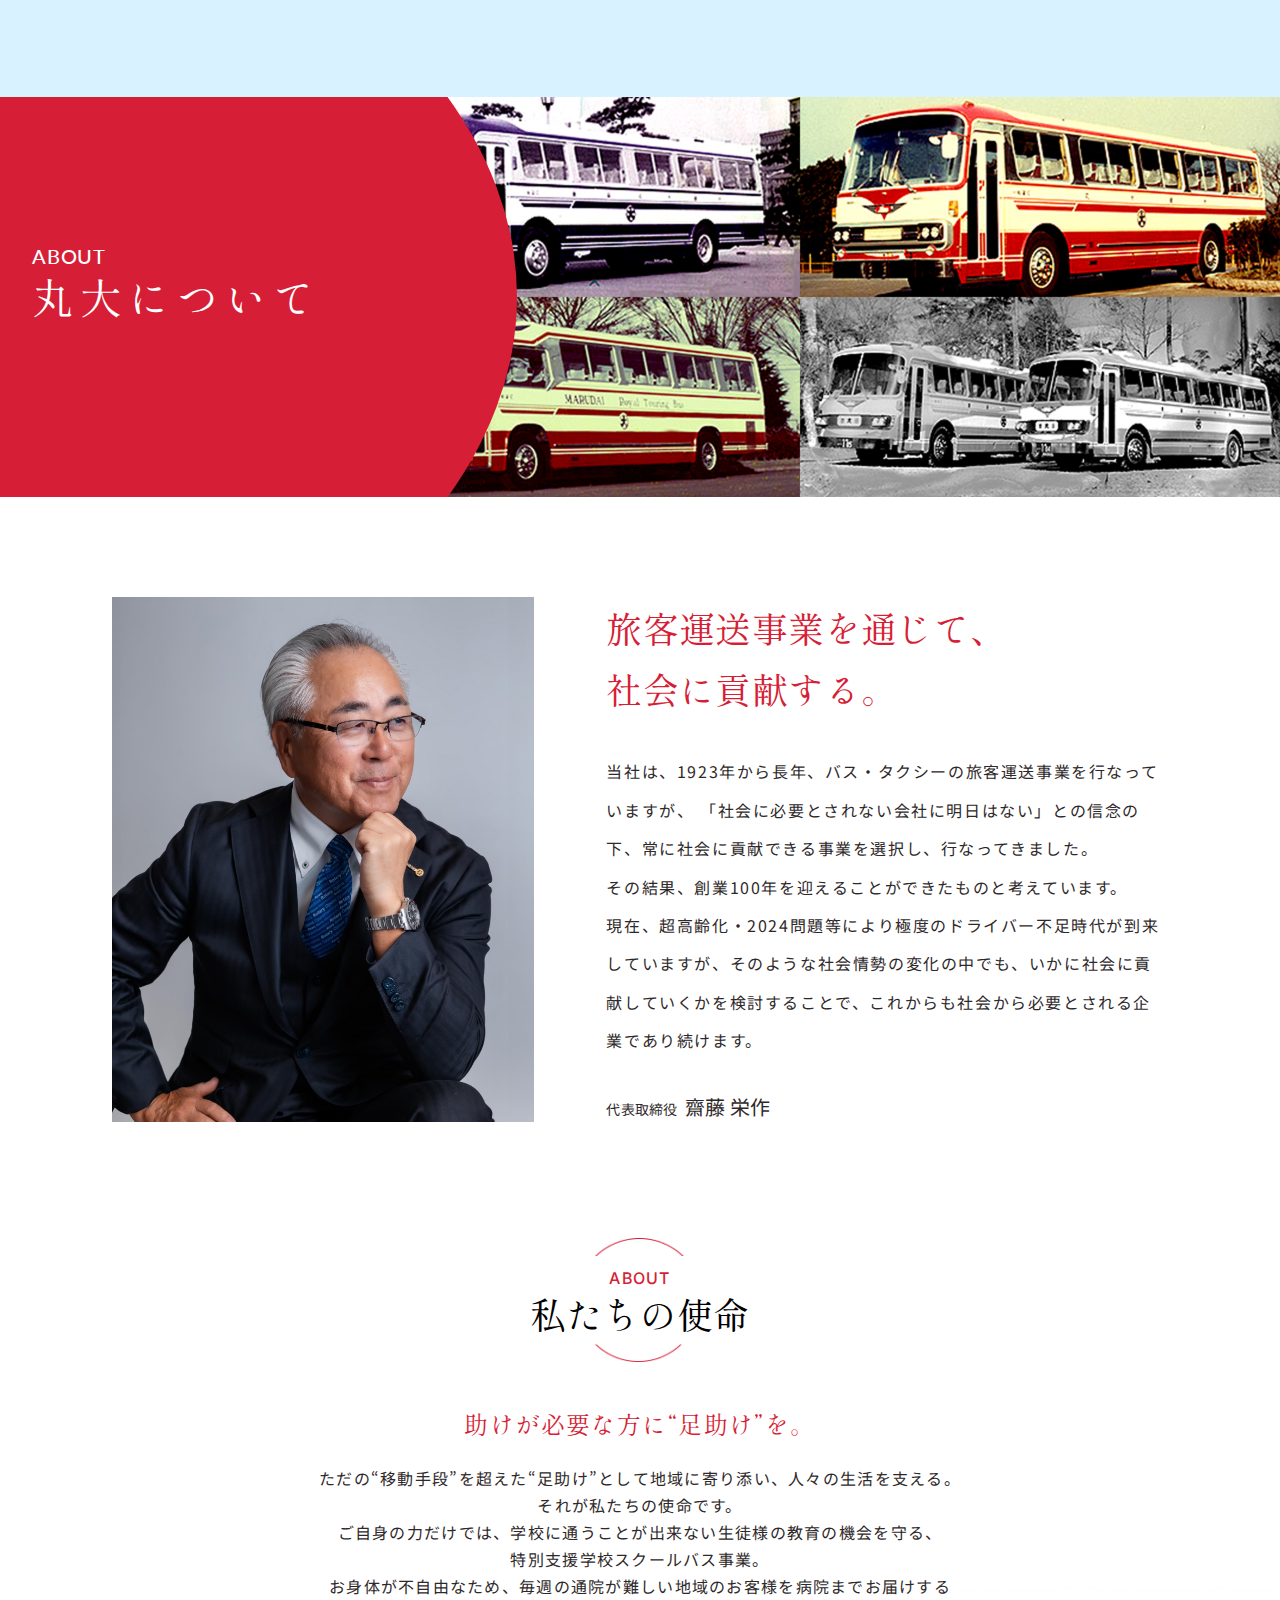
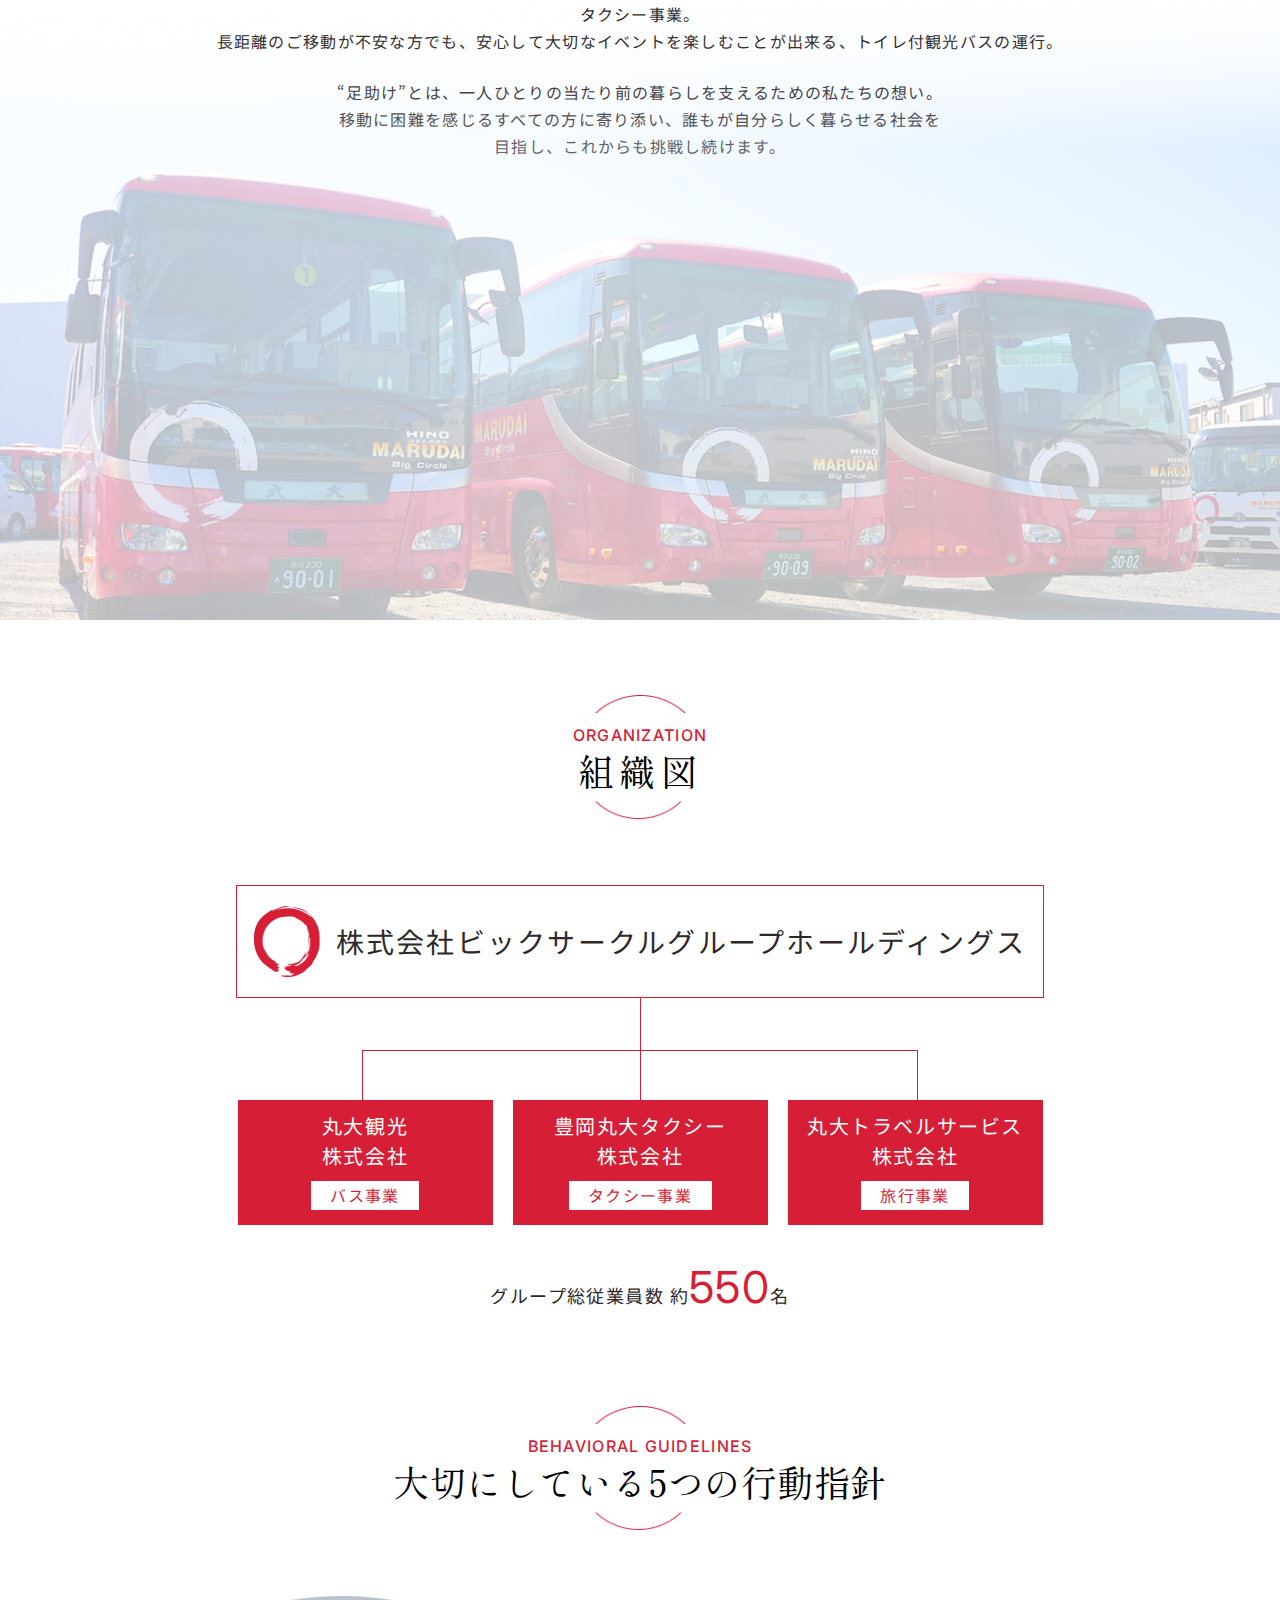
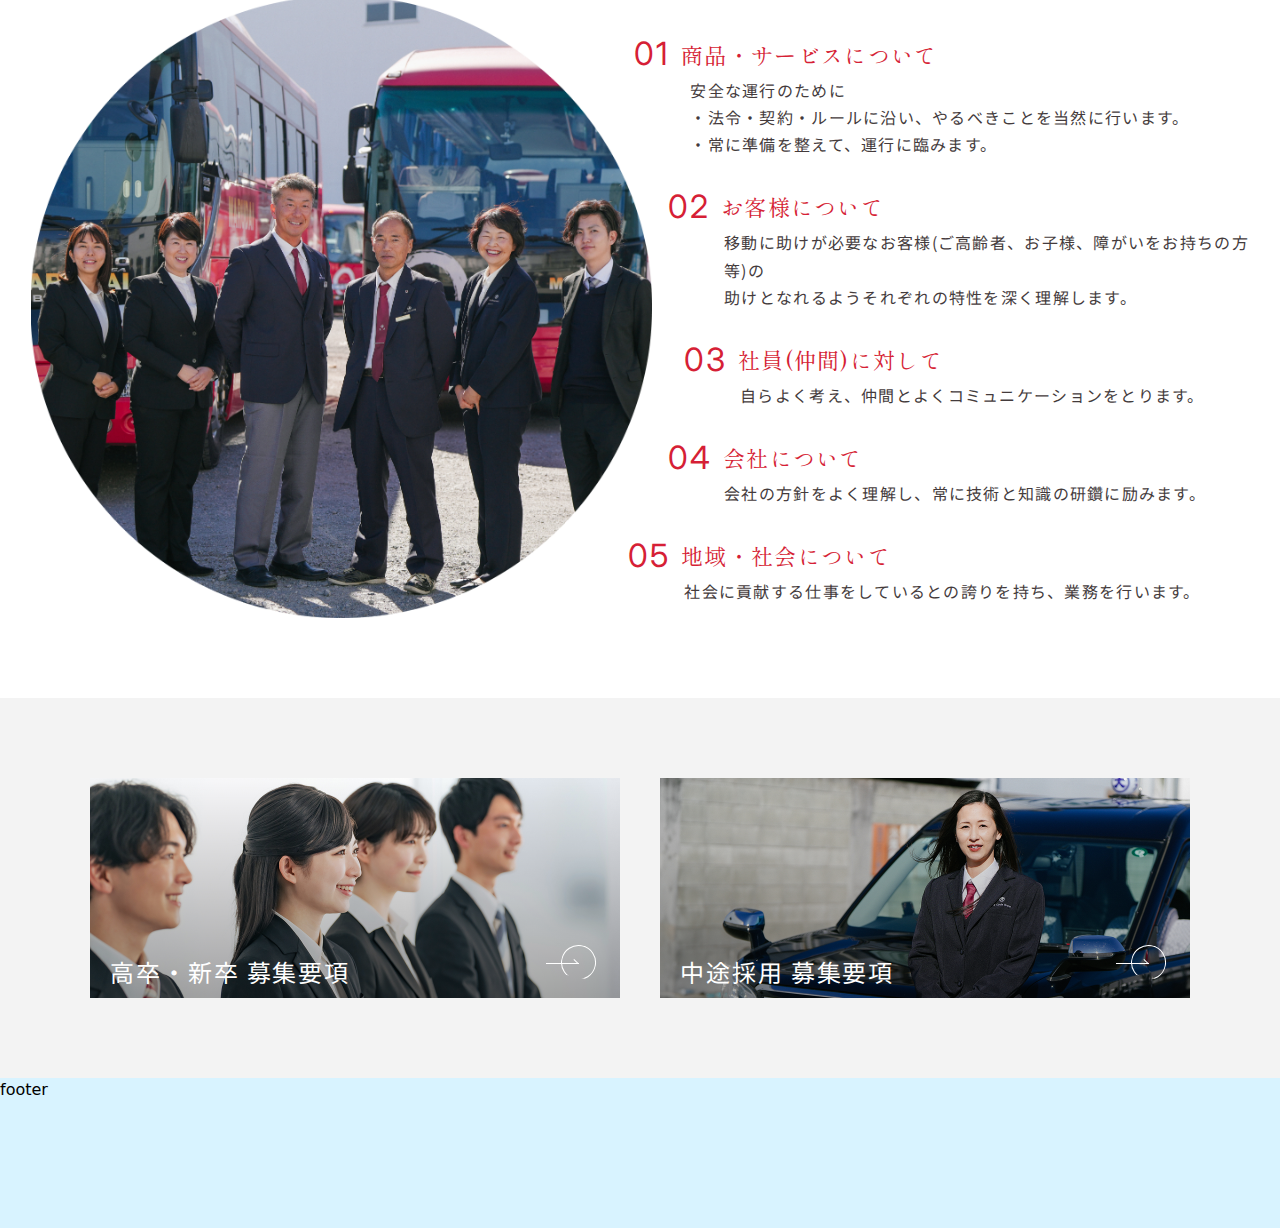
==== commit 4c8b3deb: "修正と、プライバシーポリシーのコミット" ====
--- a/about-us.html
+++ b/about-us.html
@@ -49,7 +49,7 @@
           <div class="flex flex-col md:flex-row-reverse gap-[21px] md:gap-[72px]">
             <div class="flex flex-col justify-between gap-6 md:gap-[32px] w-full md:w-[54%]">
               <h2 class="ceo-message__title text-[28px] md:text-4xl text-[#D61F36] font-normal tracking-[0.08em] md:tracking-[0.01em]">旅客運送事業を通じて、<br>社会に貢献する。</h2>
-              <p class="ceo-message__text text-base text-[#2E2829] font-normal tracking-[0.1em]">当社は、1923年〜長年、バス・タクシーの旅客運送事業を行なっていますが、
+              <p class="ceo-message__text text-base text-[#2E2829] font-normal tracking-[0.1em]">当社は、1923年から長年、バス・タクシーの旅客運送事業を行なっていますが、
                 「社会に必要とされない会社に明日はない」との信念の下、常に社会に貢献できる事業を選択し、行なってきました。<br>
                 その結果、創業100年を迎えることができたものと考えています。<br>
                 現在、超高齢化・2024問題等により極度のドライバー不足時代が到来していますが、そのような社会情勢の変化の中でも、いかに社会に貢献していくかを検討することで、これからも社会から必要とされる企業であり続けます。</p>
--- a/css/styles.css
+++ b/css/styles.css
@@ -221,7 +221,8 @@
 @media (min-width: 767px) {
   .recruit__btn-arrow {
     width: 32.17px;
-    left: -13px;
+    left: -15px;
+    top: 42%;
   }
 }
 
@@ -375,29 +376,35 @@
 @media screen and (min-width: 767px) {
 }
 
-/* タイムスケジュール（SP） */
-/* 疑似要素 線 */
-.sp-schedule__item::before {
+.sp-schedule__item {
+  display: flex;
+  flex-direction: column;
+  position: relative;
+  padding-left: 25px; 
+}
+
+.sp-schedule__item:not(:last-child)::before {
   content: "";
   position: absolute;
-  left: 5px;
-  top: 20px;
+  left: 6px; 
+  top: 20px; 
+  height: calc(100% + 10px);
   width: 1px;
-  height: 108%;
   background: #d61f36;
 }
 
-/* 疑似要素 丸 */
+/* 丸のデザイン */
 .sp-schedule__item::after {
   content: "";
   position: absolute;
   left: 0;
-  top: 9px;
+  top: 9px; 
   width: 13px;
   height: 13px;
   border-radius: 50%;
   background: #d61f36;
 }
+
 
 .sp-schedule__term {
   font-family: "Inter", sans-serif;
@@ -543,7 +550,7 @@
 }
 @media screen and (min-width: 767px) {
   .layout-benefit-of-working {
-    background-image: url(../ui/img/recruit/benefits-of-working/benefit-of-working-mv-pc.jpg);
+    background-image: url(../ui/img/recruit/benefits-of-working/benefit-of-working-mv-pc.png);
   }
 }
 
@@ -911,6 +918,10 @@
   overflow-x: auto;
 }
 
+.benefits-03__timetable-wrapper{
+  overflow-x: auto;
+}
+
 .business-table {
   width: 100%;
   border-collapse: collapse;
@@ -1225,7 +1236,7 @@
 }
 @media screen and (min-width: 767px) {
   .connector {
-    height: 97px;
+    height: 102px;
   }
 }
 
@@ -1380,6 +1391,16 @@
 /***********************
 プライバシーポリシー
 **********************/
+.layout-privacy-policy{
+padding-top: 57px;
+padding-bottom: 57px;
+}
+@media screen and (min-width: 767px) {
+  .layout-privacy-policy {
+    padding-top: 92px;
+    padding-bottom: 92px;
+  }
+}
 
 .privacy-policy__item p{
   font-family: "Noto Sans JP", sans-serif;
@@ -1442,9 +1463,6 @@
 /***********************
 スクールバス
 **********************/
-.layout-school-bus{
-  /* overflow-x: clip; */
-}
 
 .school-bus__mv-message {
   font-family: "Noto Sans JP", sans-serif;
@@ -1639,3 +1657,459 @@
   }  
 }
 
+
+/*********************************
+会社概要ページ（コーポレートページ）
+********************************/
+.cooperate-title__en {
+  font-family: "Instrument Serif", serif;
+  line-height: 1.2;
+}
+
+.cooperate-title__jp {
+  font-family: "Shippori Mincho", serif;
+  line-height: 1.2;
+}
+
+.cooperate-fv__wrap {
+  min-height: 300px;
+  background-image: url(../ui/img/cooperate/cooperate-company/cooperate-company-mv-sp.jpg);
+  background-size: cover;
+  background-position: center;
+  margin-top: 71px;
+}
+
+@media screen and (min-width: 767px) {
+  .cooperate-fv__wrap {
+    min-height: 380px;
+    background-image: url(../ui/img/cooperate/cooperate-company/cooperate-company-mv-pc.jpg);
+    margin-top: 97px;
+  }
+}
+
+.cooperate-company__sub-title{
+  font-family: "Shippori Mincho", serif;
+  line-height: 1.7;
+}
+
+.cooperate-company__sub-text{
+  font-family: "Noto Sans JP", sans-serif;
+  line-height:2.4;
+}
+
+.cooperate-company__message-wrap{
+  border-top-right-radius: 2000px 422px;
+  border-top-left-radius: 2000px 422px;
+  margin-left: -200px;
+  margin-right: -200px;
+}
+
+/*Historyセクション*/
+.cooperate-history__top-text{
+  font-family: "Noto Sans JP", sans-serif;
+  line-height:1.7;
+}
+
+.cooperate-history__image img{
+  aspect-ratio: 335/245.22;
+}
+@media screen and (min-width: 767px) {
+  .cooperate-history__image img{
+    aspect-ratio: 400/292.8;
+  }
+}
+
+.cooperate-history__image-figcaption{
+  font-family: "Noto Sans JP", sans-serif;
+  line-height:1.5;
+}
+
+.history__term {
+  font-family: "Inter", sans-serif;
+  line-height: 1;
+  width: 9%;
+}
+
+.history__description {
+  padding-bottom: 29px;
+  padding-left: 49px;
+  position: relative;
+}
+@media screen and (min-width: 767px) {
+  .history__description{
+    padding-left: 29px;
+    padding-bottom: 30px;
+}
+}
+
+.history__description::before,
+.history__description::after {
+  content: "";
+  position: absolute;
+  top: 9px;
+}
+
+.history__list.schedule-pc > div:not(:last-child) .history__description::before {
+  content: "";
+  position: absolute;
+  left: 22px;
+  top:12px;
+  width: 1px;
+  height: 100%;
+  background: #d61f36;
+}
+@media screen and (min-width: 767px) {
+  .history__list.schedule-pc > div:not(:last-child) .history__description::before{
+    left: 2px;
+}
+}
+
+.history__description::after {
+  left: 15px;
+  width: 13px;
+  height: 13px;
+  border-radius: 50%;
+  background: #d61f36;
+}
+@media screen and (min-width: 767px) {
+  .history__description::after{
+    left: -3px;
+}
+}
+
+.history__title {
+  font-family: "Noto Sans JP", sans-serif;
+  line-height: 1.7;
+}
+
+.history__text {
+  font-family: "Noto Sans JP", sans-serif;
+  line-height: 1.7;
+}
+
+/*ビッグサークルグループ会社概要*/
+.company-details__table-title{
+  font-family: "Noto Sans JP", sans-serif;
+  line-height: 1.7;
+  padding-bottom:21px;
+  text-align: center;
+  border-bottom: 1px solid #959595;
+}
+
+.company-info__table {
+  width: 100%;
+  border-collapse: collapse;
+}
+
+.company-info__table th{
+  padding: 20px;
+  text-align: left;
+}
+
+.company-info__table td {
+  padding: 20px 20px 20px 0;
+  font-family: "Noto Sans JP", sans-serif;
+  line-height: 1.7;
+}
+
+.company-info__table th {
+  width: 35.8%;
+  font-family: "Noto Sans JP", sans-serif;
+  line-height: 1.7;
+}
+@media screen and (min-width: 767px) {
+  .company-info__table th {
+    width: 24%;
+}
+}
+
+.company-info__table tr{
+  border-bottom: 1px solid #959595;
+}
+
+.company-details__container{
+  grid-template-columns: 1fr; 
+}
+@media screen and (min-width: 767px) {
+  .company-details__container{
+  grid-template-columns: repeat(auto-fit, minmax(420px, 1fr)); 
+}
+}
+
+
+/* 営業所一覧 */
+.office__items{
+  grid-template-columns: 1fr; 
+  gap: 30px;
+}
+@media screen and (min-width: 767px) {
+  .office__items{
+  grid-template-columns: repeat(auto-fit, minmax(300px, 1fr)); 
+}
+}
+
+@media screen and (min-width: 767px) {
+  .office__item:last-child {
+    place-self: center; /* 水平・垂直ともに中央寄せ */
+  }
+}
+
+
+.office__title {
+  font-family: "Noto Sans JP", sans-serif;
+  line-height: 1.7;
+  padding-bottom: 8px;
+  border-bottom: 1px solid #D61F36;
+}
+
+.office__detail-info {
+  font-family: "Noto Sans JP", sans-serif;
+  line-height: 1.7;
+}
+
+.office__map {
+  position: relative;
+  width: 100%;
+  padding-top:54.25%;
+  height: 0;
+}
+
+/* iframe のレスポンシブ対応 */
+.office__map iframe {
+  width: 100%; 
+  height: 100%; 
+  position: absolute;
+  top: 0;
+  left: 0;
+}
+
+
+@media screen and (min-width: 767px) {
+  .office__items {
+    display: grid;
+    grid-template-columns: repeat(auto-fit, minmax(300px, 1fr));
+    gap: 30px;
+    grid-template-rows: auto;
+  }
+
+  /* 最後の要素を中央寄せ */
+  .office__item:last-child {
+    grid-column: 1 / -1; 
+    place-self: center; 
+    max-width: 300px; 
+    margin: 0 auto; 
+  }
+}
+
+
+
+
+
+
+
+
+
+
+/*お問い合わせセクション*/
+.contact-area__text{
+  font-family: "Noto Sans JP", sans-serif;
+  line-height: 1.7;
+}
+
+.contact-area__title{
+  font-family: "Shippori Mincho", serif;
+  line-height: 1.2;
+}
+@media screen and (min-width: 767px) {
+  .contact-area__title {
+    line-height: 1.7;
+  }
+}
+
+.contact-area__business-hour {
+  font-family: "Noto Sans JP", sans-serif;
+  line-height: 1.7;
+}
+
+
+.layout-contact{
+  padding:32px 10px 24px 10px;
+  text-align: center;
+  border-radius: 5px;
+  max-width: 500px;
+  margin-inline: auto;
+}
+@media screen and (min-width: 767px) {
+  .layout-contact {
+    padding: 40px 20px 48px 20px;
+    max-width: 500px;
+    max-width: unset;
+margin-inline: unset;
+  }
+}
+
+
+/* フレックスコンテナ */
+.contact-section__container {
+  display: flex;
+  flex-direction: column;
+  align-items: center;
+  justify-content: center;
+  margin-top: 19px;  
+}
+@media (min-width: 768px) {
+  .contact-section__container {
+    flex-direction: row;
+    border:none;
+    gap: 119px;
+  }
+}
+
+.contact-section__left-box,
+.contact-section__right-box{
+  text-align: center;
+}
+
+.contact-section__left-box{
+  border-bottom: 1px solid #959595;
+  padding: 20px 27px ;
+}
+@media screen and (min-width: 767px) {
+  .contact-section__left-box {
+    border: none;
+  }
+}
+
+.contact-section__right-box{
+  padding:20px 9px;
+}
+
+.contact-section__left-box::after{
+  position: absolute; 
+	top: 0;
+	left: 116%;
+	content: "";
+	width: 1px; 
+	height: 100%;
+	background-color:#959595; 
+}
+
+.contact-section__label {
+  font-family: "Noto Sans JP", sans-serif;
+  line-height: 1.7;
+}
+@media screen and (min-width: 767px) {
+  .contact-section__label {
+    line-height: 1.5;
+  }
+}
+
+.contact-section__number {
+  font-family: "Shippori Mincho", serif;
+  line-height: 1.2;
+}
+
+.contact-section__location {
+  font-family: "Noto Sans JP", sans-serif;
+  line-height: 1.5;
+}
+
+/* レスポンシブ対応 */
+@media (min-width: 768px) {
+  .contact-section__container {
+      flex-direction: row;
+  }
+}
+
+/*コンタクトページお問い合わせボタン*/
+/* 全体のコンテナ */
+
+
+.contact-section__contact {
+  display: flex;
+  flex-direction: column;
+  align-items: center;
+  justify-content: space-between;
+  gap: 20px;
+  margin-top: 20px;
+}
+@media (min-width: 768px) {
+  .contact-section__contact { 
+      flex-direction: row;
+  }
+}
+
+.bus-contact,
+.recruit-contact{
+  display: flex;
+  align-items: center;
+  justify-content: space-between; 
+  background-color:#FFFF;
+  width :100%; 
+  max-width: 335px;
+  border-radius: 5px;
+  padding: 20px;
+}
+@media (min-width: 768px) {
+  .bus-contact,
+  .recruit-contact { 
+      max-width: 585px;
+      width: 100%;
+  }
+}
+
+/* 見出しのコンテナ
+.cooperate-contact__container {
+  display: flex;
+  flex-direction: column;
+  justify-content: center;
+} */
+
+
+/* 矢印ボタン */
+.cooperate-contact__arrow-button {
+  display: flex;
+  align-items: center;
+  justify-content: center;
+  width: 60px;
+  height: 60px;
+  border: 2px solid #d60000;
+  border-radius: 50%;
+  position: relative;
+  transition: all 0.3s ease;
+}
+
+/* 横線 */
+.cooperate-contact__arrow-button::before {
+  content: "";
+  position: absolute;
+  width: 20px;
+  height: 3px;
+  background-color: #d60000;
+  right: 18px;
+  top: 50%;
+  transform: translateY(-50%);
+}
+
+/* 斜め線 */
+.cooperate-contact__arrow-button::after {
+  content: "";
+  position: absolute;
+  width: 12px;
+  height: 3px;
+  background-color: #d60000;
+  right: 18px;
+  top: 50%;
+  transform: translateY(-50%) rotate(45deg);
+  transform-origin: right center;
+}
+
+/* ホバー時のアニメーション */
+.cooperate-contact__arrow-button:hover {
+  background: #d60000;
+}
+
+.cooperate-contact__arrow-button:hover::before,
+.cooperate-contact__arrow-button:hover::after {
+  background: white;
+}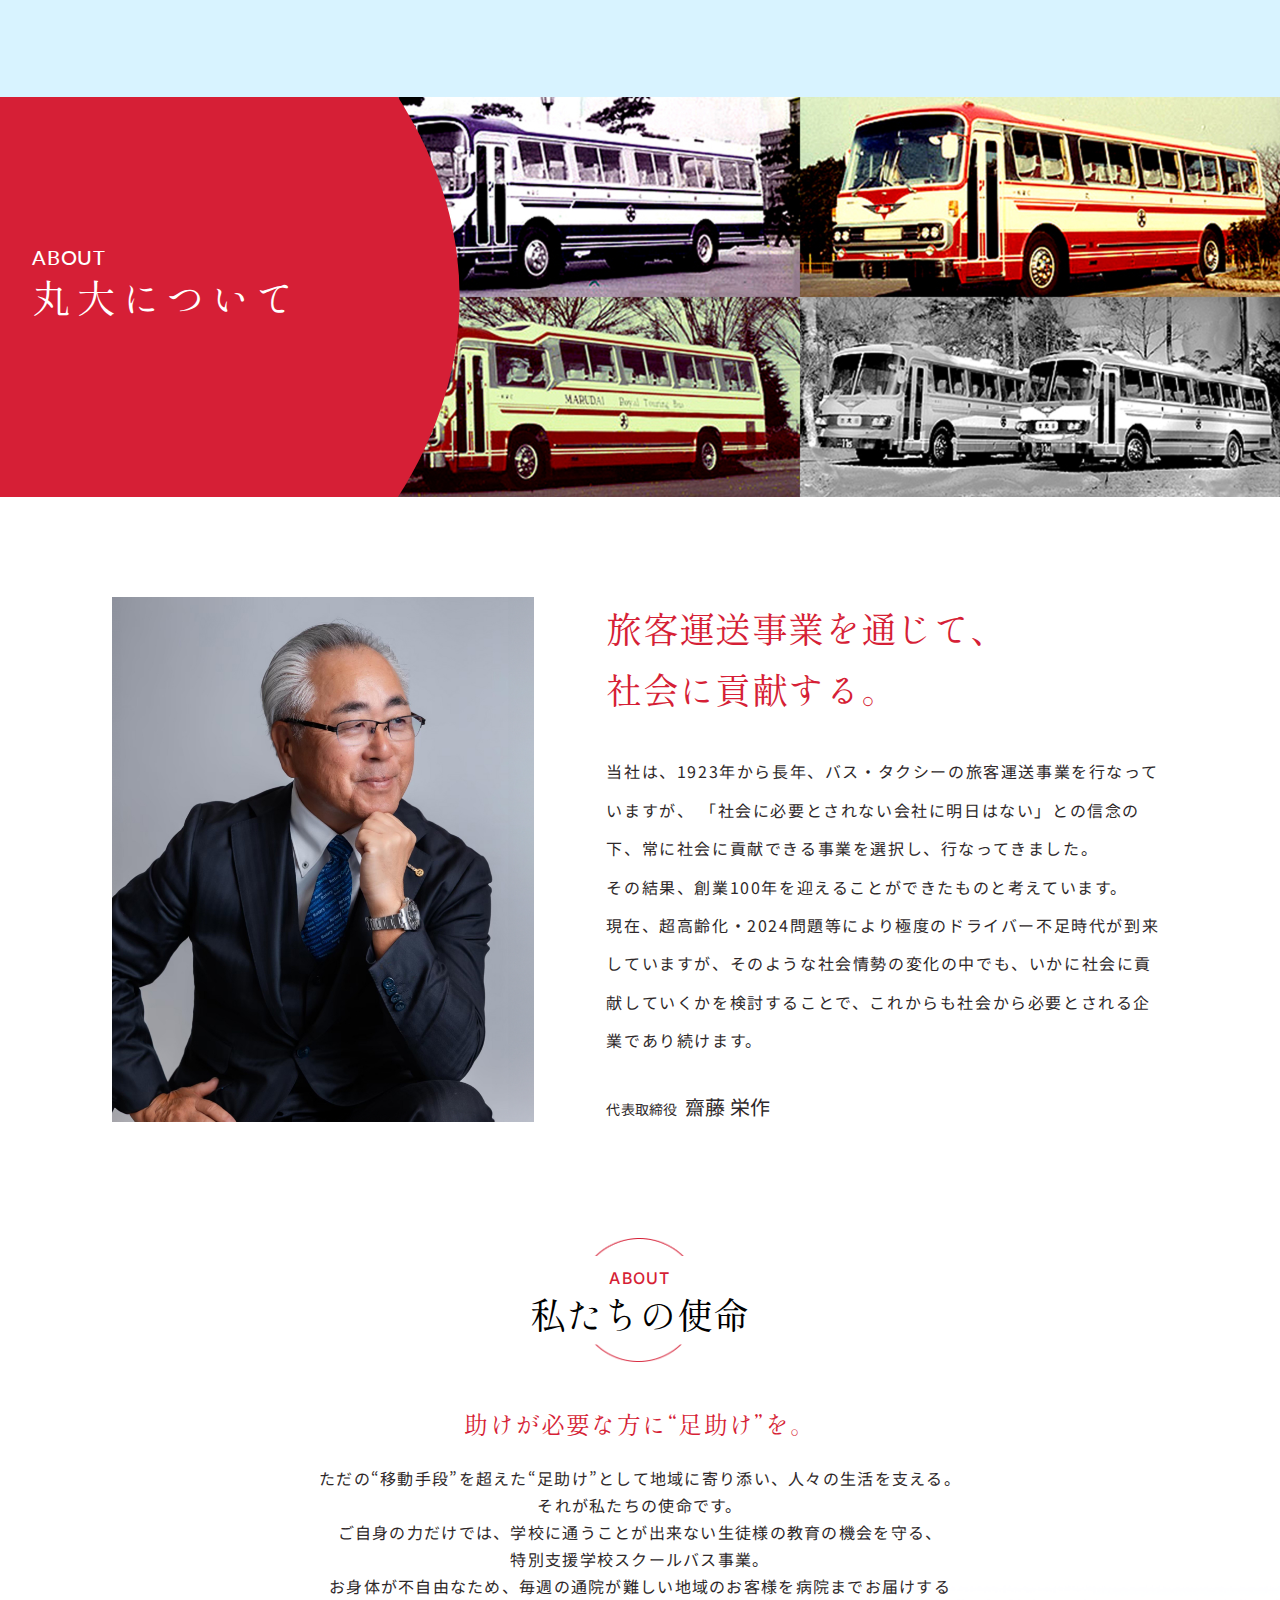
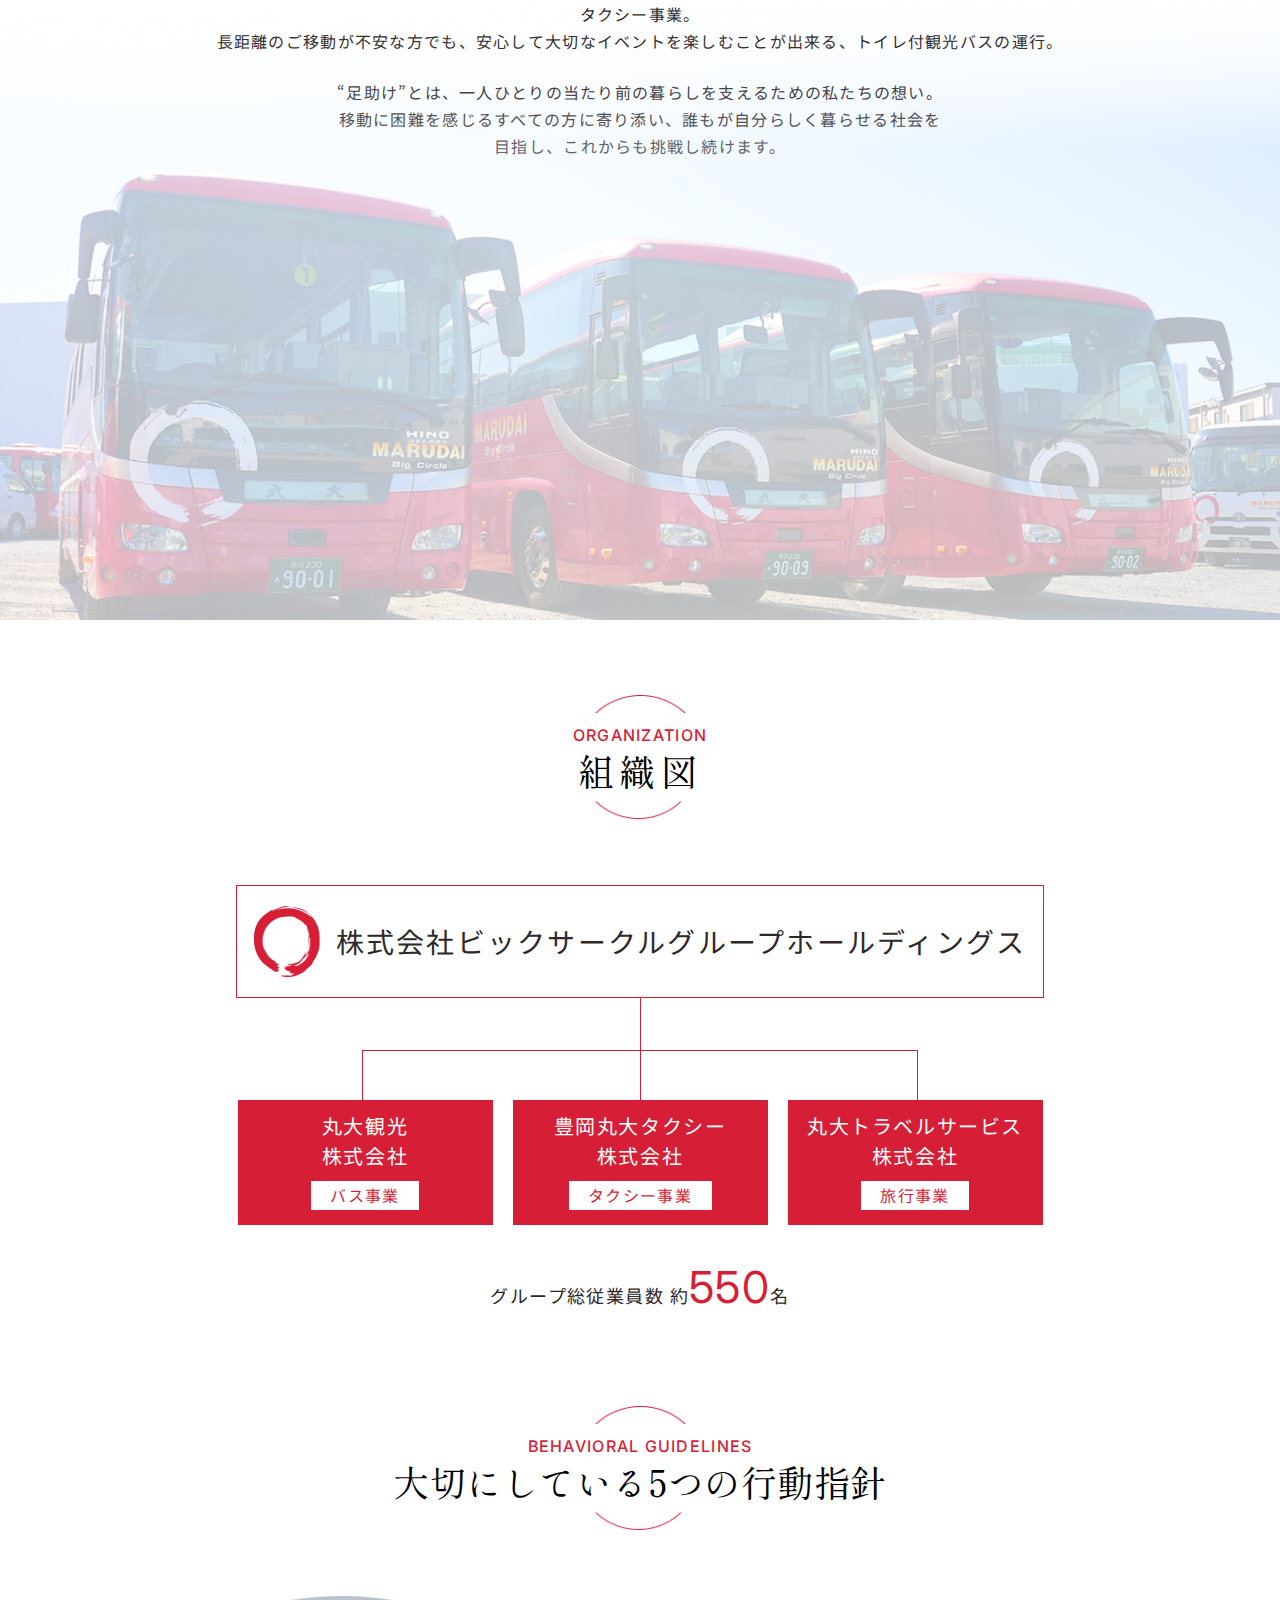
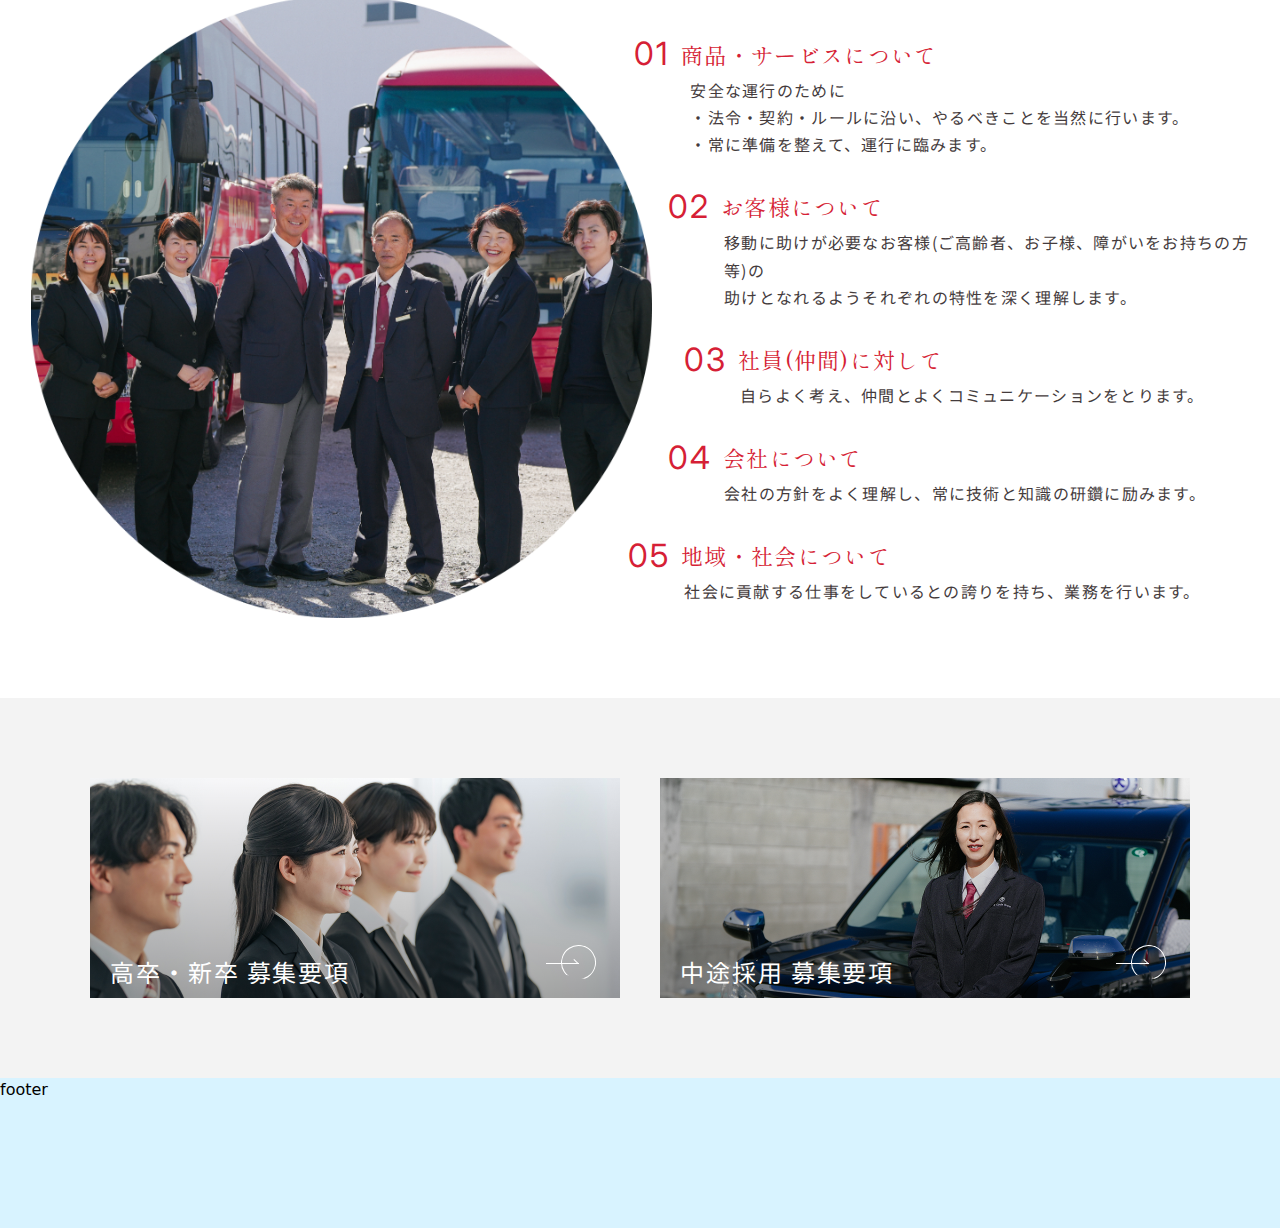
==== commit 73d151f6: "タクシーページ完成のコミットおよび、コーポレートのcssファイル削除、各ページの修正のコミット" ====
--- a/about-us.html
+++ b/about-us.html
@@ -100,6 +100,7 @@
                 <h2 class="section-title__jp-title mt-1 text-2xl md:text-4xl font-normal tracking-[0.15em] text-[#000000] relative z-10">組織図</h2>
               </div>
             </div>
+          </div>
 
             <div class="organization-chart mt-[68.5px] md:mt-[92.5px]">
               <!-- 親会社 -->
@@ -109,7 +110,6 @@
                       <p class="company-card__name text-xs md:text-[28px] font-normal tracking-[0.08em] text-[#2E2829]">株式会社ビックサークルグループホールディングス</p>
                   </div>
               </div>
-          
               <!-- 親会社から子会社へ伸びる線 -->
                <div class="child-company-wrap">
                 <div class="connector">
@@ -146,7 +146,7 @@
         </div>
         <div class="behavior__container mx-auto md:max-w-[1459px] px-5 md:px-[30.5px] mt-[76.5px] md:mt-[92.5px] flex items-center flex-col-reverse md:flex-row">
             <div class="behavior__image md:w-[51%] flex-shrink-0 mt-7 md:mt-0">
-              <img class="object-cover w-full" src="/ui/img/recruit/about-us/about-us-members.jpg "alt="従業員の集合写真" >
+              <img class="object-cover w-full" src="/ui/img/recruit/about-us/about-us-members.jpg" alt="従業員の集合写真" >
             </div>
               <div class="behavior__text-content md:pt-[30px] flex flex-col gap-7 md:gap-8 ">
                 <div class="behavior__text-item md:-ml-[3%]">
--- a/css/styles.css
+++ b/css/styles.css
@@ -64,7 +64,7 @@
 @media screen and (min-width: 767px) {
   .mv {
     background-position: center right;
-    height: 400px;
+    height: 25rem;
     min-height: unset;
     margin-top: 97px;
   }
@@ -87,7 +87,7 @@
 }
 @media (min-width: 767px) {
   .mv-title--jp {
-    font-size: clamp(28px, 2vw + 16px, 44px);
+    font-size: clamp(1.375rem, -0.179rem + 3.254vi, 2.75rem)
   }
 }
 
@@ -101,20 +101,27 @@
   max-width: 1100px;
   height: auto;
   min-height: 307px;
-  background-color: red;
+  background-color: #d61f36;
   clip-path: ellipse(47% 60% at center top);
 }
 
-@media (min-width: 767px) {
+@media (min-width: 768px) {
   /* PCのとき */
   .mv__red-bg {
     position: absolute;
     top: 0;
-    left: 0;
-    width: 100%;
+    left: calc(50% - min(50vw, 76.5rem));
+    width: 76.4vw;
     height: 100%;
     background-color: #d61f36;
+    max-width: 3000px;
     clip-path: ellipse(97% 141% at left center);
+  }
+}
+
+@media (min-width: 1600px) {
+  .mv__red-bg {
+    width: 90vw;
   }
 }
 
@@ -245,7 +252,7 @@
   aspect-ratio: 375/548;
   background-repeat: no-repeat;
   margin-top: 71px;
-  position: relative; 
+  position: relative;
 }
 @media screen and (min-width: 767px) {
   .staff-details {
@@ -380,14 +387,14 @@
   display: flex;
   flex-direction: column;
   position: relative;
-  padding-left: 25px; 
+  padding-left: 25px;
 }
 
 .sp-schedule__item:not(:last-child)::before {
   content: "";
   position: absolute;
-  left: 6px; 
-  top: 20px; 
+  left: 6px;
+  top: 20px;
   height: calc(100% + 10px);
   width: 1px;
   background: #d61f36;
@@ -398,13 +405,12 @@
   content: "";
   position: absolute;
   left: 0;
-  top: 9px; 
+  top: 9px;
   width: 13px;
   height: 13px;
   border-radius: 50%;
   background: #d61f36;
 }
-
 
 .sp-schedule__term {
   font-family: "Inter", sans-serif;
@@ -453,16 +459,18 @@
     top: 9px;
   }
 
-  .history__list.schedule-pc > div:not(:last-child) .pc-schedule__description::before {
+  .history__list.schedule-pc
+    > div:not(:last-child)
+    .pc-schedule__description::before {
     content: "";
     position: absolute;
     left: 2px;
-    top:12px;
+    top: 12px;
     width: 1px;
     height: 100%;
     background: #d61f36;
   }
-  
+
   .pc-schedule__description::after {
     left: -3px;
     width: 13px;
@@ -918,7 +926,7 @@
   overflow-x: auto;
 }
 
-.benefits-03__timetable-wrapper{
+.benefits-03__timetable-wrapper {
   overflow-x: auto;
 }
 
@@ -986,7 +994,6 @@
   white-space: nowrap;
   color: #2e2829;
   padding: 7.1px 0 7.1px 12.1px;
-
 }
 @media screen and (min-width: 767px) {
   .business-table .business-table__detail {
@@ -1008,14 +1015,12 @@
 
 /*カードの高さ調整*/
 .benefits-03__shift-box,
-.benefits-03__hour-box{
+.benefits-03__hour-box {
   display: grid;
   grid-row: span 3;
   grid-template-rows: subgrid;
   gap: 12px;
 }
-
-
 
 /*ボタン*/
 .button__text {
@@ -1110,7 +1115,8 @@
 }
 
 .layout-benefits-01::before {
-  background: url(../ui/img/recruit/benefits-of-working/benefit-of-working-bg2.png) no-repeat;
+  background: url(../ui/img/recruit/benefits-of-working/benefit-of-working-bg2.png)
+    no-repeat;
   background-size: contain;
   content: "";
   width: 140px;
@@ -1135,7 +1141,8 @@
 }
 
 .layout-benefits-02::before {
-  background: url(../ui/img/recruit/benefits-of-working/benefit-of-working-bg1.png) no-repeat;
+  background: url(../ui/img/recruit/benefits-of-working/benefit-of-working-bg1.png)
+    no-repeat;
   background-size: contain;
   content: "";
   width: 274px;
@@ -1240,7 +1247,7 @@
   }
 }
 
-.connector::before{
+.connector::before {
   position: absolute;
   content: "";
   width: 1px;
@@ -1248,10 +1255,10 @@
   top: 51%;
   right: 15.5%;
   bottom: 0;
-  background-color: #d61f36; 
-}
-
-.connector::after{
+  background-color: #d61f36;
+}
+
+.connector::after {
   position: absolute;
   content: "";
   width: 1px;
@@ -1259,9 +1266,8 @@
   top: 51%;
   left: 15.5%;
   bottom: 0;
-  background-color: #d61f36; 
-}
-
+  background-color: #d61f36;
+}
 
 /* 縦線 */
 .vertical-line {
@@ -1282,24 +1288,24 @@
 }
 
 /* 親と子をつなぐ縦線 + 横線 */
-.child-company-wrap{
+.child-company-wrap {
   max-width: 355px;
   width: 100%;
   margin-left: auto;
   margin-right: auto;
-  }
-  @media screen and (min-width: 767px) {
-    .child-company-wrap{
-      max-width: 805px;
-    }
-  }
+}
+@media screen and (min-width: 767px) {
+  .child-company-wrap {
+    max-width: 805px;
+  }
+}
 
 .child-company {
   padding: 4.85px 6.62px 7.73px;
   display: grid;
-  grid-template-rows: subgrid; 
-  grid-row: span 2; 
-  align-items: end; 
+  grid-template-rows: subgrid;
+  grid-row: span 2;
+  align-items: end;
   flex: 0 1 100%;
 }
 @media screen and (min-width: 767px) {
@@ -1318,8 +1324,8 @@
   font-family: "Noto Sans JP", sans-serif;
   line-height: 1.7;
   padding: 0.88px 8.82px;
-  margin: 0 auto; 
-  text-align: center; 
+  margin: 0 auto;
+  text-align: center;
 }
 
 .organization__text {
@@ -1335,10 +1341,9 @@
 /* 大切にしている5つの行動指針  */
 .behavior__image {
   width: calc(100% - -20px);
-
-}
-@media screen and (min-width: 767px) {
-  .behavior__image  {
+}
+@media screen and (min-width: 767px) {
+  .behavior__image {
     width: 51%;
   }
 }
@@ -1347,7 +1352,7 @@
   aspect-ratio: 360/360;
 }
 @media screen and (min-width: 767px) {
-  .behavior__image img  {
+  .behavior__image img {
     aspect-ratio: 700/700;
   }
 }
@@ -1357,7 +1362,7 @@
   line-height: 1.5;
 }
 
-.behavior__numbered-title span{
+.behavior__numbered-title span {
   font-family: "Inter", sans-serif;
   line-height: 1;
 }
@@ -1366,34 +1371,44 @@
   font-family: "Noto Sans JP", sans-serif;
   line-height: 1.7;
 
-  padding-left:2.5em;
+  padding-left: 2.5em;
 }
 @media screen and (min-width: 767px) {
   .behavior__text {
-    padding-left:3.5em;
+    padding-left: 3.5em;
   }
 }
 
 /***********************
 コーポレート
 **********************/
-.section-heading__en-top{
+.section-heading__en-top {
   font-family: "Instrument Serif", serif;
   line-height: 1.2;
 }
 
 .section-heading__bottom,
-.section-heading__jp{
+.section-heading__jp {
   font-family: "Shippori Mincho", serif;
   line-height: 1.2;
+}
+
+.section-heading__jp {
+  word-break: keep-all;
+  overflow-wrap: break-word;
+}
+
+.section-heading__contact-jp {
+  font-family: "Shippori Mincho", serif;
+  line-height: 1.5;
 }
 
 /***********************
 プライバシーポリシー
 **********************/
-.layout-privacy-policy{
-padding-top: 57px;
-padding-bottom: 57px;
+.layout-privacy-policy {
+  padding-top: 57px;
+  padding-bottom: 57px;
 }
 @media screen and (min-width: 767px) {
   .layout-privacy-policy {
@@ -1402,50 +1417,49 @@
   }
 }
 
-.privacy-policy__item p{
-  font-family: "Noto Sans JP", sans-serif;
-  line-height: 1.7;
-}
-
-.privacy-policy__sub-heading{
+.privacy-policy__item p {
+  font-family: "Noto Sans JP", sans-serif;
+  line-height: 1.7;
+}
+
+.privacy-policy__sub-heading {
   font-family: "Noto Sans JP", sans-serif;
   line-height: 1.7;
 }
 
 .privacy-policy__list-item,
-.privacy-policy__box-item{
-  font-family: "Noto Sans JP", sans-serif;
-  line-height: 1.7;
-}
-
-.privacy-policy__list-item{
+.privacy-policy__box-item {
+  font-family: "Noto Sans JP", sans-serif;
+  line-height: 1.7;
+}
+
+.privacy-policy__list-item {
   text-indent: -1.5em;
-  padding-left:1.5em;
-}
-
-.privacy-policy__small-heading{
-  font-family: "Noto Sans JP", sans-serif;
-  line-height: 1.7;
-}
-
+  padding-left: 1.5em;
+}
+
+.privacy-policy__small-heading {
+  font-family: "Noto Sans JP", sans-serif;
+  line-height: 1.7;
+}
 
 /***********************
 コーポレートのMV共通
 **********************/
 
-.cooperate-mv{
+.cooperate-mv {
   display: grid;
-  grid-template-columns: 1fr; 
+  grid-template-columns: 1fr;
   grid-template-rows: 46.875% 53.125%;
   width: 100%;
-  height: 320px; 
+  height: 320px;
   margin-top: 71px;
 }
 @media screen and (min-width: 767px) {
   .cooperate-mv {
     grid-template-columns: 62.5% 37.5%;
     grid-template-rows: 1fr; /* PC時は高さを均等に */
-    height: 300px; 
+    height: 300px;
     margin-top: 97px;
   }
 }
@@ -1467,62 +1481,39 @@
 .school-bus__mv-message {
   font-family: "Noto Sans JP", sans-serif;
   line-height: 1.7;
-  margin-inline:auto;
-
-}
-
-.school-bus-message{
-  margin-inline:auto;
-  overflow-x:clip;
-}
-
-.school-bus-message::after{
-  position: absolute;
-  content: "";
-  background: url(../ui/img/cooperate/school-bus/school-bus-icon-sp.png) no-repeat;
-  background-size: contain;
-  width: 152.25px;
-  height: 245.98px;
-  right: 0;
-  top: 0;
-  z-index: 20;
-}
-@media screen and (min-width: 767px) {
-  .school-bus-message::after{
-  background: url(../ui/img/cooperate/school-bus/school-bus-icon-pc.png) no-repeat;
-  width: 363px;
-  height: 393px;
-  background-size: contain;
-  right: -2%;
-  top:-12%;
-  z-index: 20;
-  }
-}
-
-.school-bus-details__text{
-  font-family: "Noto Sans JP", sans-serif;
-  line-height:1.7;
-}
-
-.school-bus-details__image img{
+  margin-inline: auto;
+}
+
+.school-bus-message {
+  margin-inline: auto;
+  overflow-x: clip;
+}
+
+.school-bus-details__text {
+  font-family: "Noto Sans JP", sans-serif;
+  line-height: 1.7;
+}
+
+.school-bus-details__image img {
   aspect-ratio: 335/209.08;
 }
 @media screen and (min-width: 767px) {
-  .school-bus-details__image img{
+  .school-bus-details__image img {
     aspect-ratio: 431/269;
   }
 }
 
-.section-heading__jp-only{
+.section-heading__jp-only {
   font-family: "Shippori Mincho", serif;
   line-height: 1.2;
 }
 
-.school-bus-details__image-map img{
+.school-bus-details__image-map img {
   aspect-ratio: 335/245.04;
-}
-@media screen and (min-width: 767px) {
-  .school-bus-details__image-map img{
+  border-radius: 5px;
+}
+@media screen and (min-width: 767px) {
+  .school-bus-details__image-map img {
     aspect-ratio: 499/365;
   }
 }
@@ -1538,24 +1529,24 @@
   animation: marquee-left 8s linear infinite;
 }
 
-.circle-logo{
+.circle-logo {
   display: inline-flex;
   width: 60px;
-  margin: 0 0.3em; 
-}
-@media screen and (min-width: 767px) {
-  .circle-logo{
+  margin: 0 0.3em;
+}
+@media screen and (min-width: 767px) {
+  .circle-logo {
     width: 120px;
   }
 }
 
-.circle-logo img{
+.circle-logo img {
   aspect-ratio: 60/64.5;
   width: 100%;
   object-fit: cover;
 }
 @media screen and (min-width: 767px) {
-  .circle-logo img{
+  .circle-logo img {
     aspect-ratio: 120/129;
   }
 }
@@ -1567,96 +1558,108 @@
   }
 }
 
-.reasons__text{
-  font-family: "Noto Sans JP", sans-serif;
-  line-height:1.7;
-}
-
-@media screen and (min-width: 767px) {
-  .layout-reasons::before{
+.reasons__text {
+  font-family: "Noto Sans JP", sans-serif;
+  line-height: 1.7;
+}
+
+@media screen and (min-width: 767px) {
+  .reasons__flex-right-img {
+    width: 180px;
+    height: auto;
+    margin-top: -29px;
+  }
+}
+@media screen and (min-width: 1025px) {
+  .reasons__flex-right-img {
+    width: 180px;
+    height: auto;
+    margin-top: -86px;
+  }
+}
+
+@media screen and (min-width: 767px) {
+  .reasons__flex-left-img {
+    width: 200px;
+    height: auto;
+    margin-top: 44px;
+  }
+}
+
+@media screen and (min-width: 767px) {
+  .reasons__flex-right-img img {
+    aspect-ratio: 180/220;
+    border-radius: 5px;
+  }
+}
+
+@media screen and (min-width: 767px) {
+  .reasons__flex-left-img img {
+    aspect-ratio: 200/240;
+  }
+}
+
+.efforts__box-title,
+.efforts__box-text {
+  font-family: "Noto Sans JP", sans-serif;
+  line-height: 1.7;
+}
+
+.efforts__text-bottom {
+  font-family: "Noto Sans JP", sans-serif;
+  line-height: 1.7;
+}
+
+.efforts__left-box img,
+.efforts__right-box img {
+  aspect-ratio: 335/201;
+}
+@media screen and (min-width: 767px) {
+  .efforts__left-box img,
+  .efforts__right-box img {
+    aspect-ratio: 400/240;
+  }
+}
+
+.reasons__sp-image img {
+  aspect-ratio: 335/195.42;
+}
+
+@media screen and (min-width: 767px) {
+  .layout-efforts::after {
     position: absolute;
     content: "";
-    background: url(../ui/img/cooperate/school-bus/school-bus-bus-img02.jpg) no-repeat;
-    background-size: contain;
-    width: 12.5%;
-    height:220px;
-    right:4.2%;
-    border-radius: 5px;
-    top: 19%;
-    z-index: 20;
-  }
-}
-
-@media screen and (min-width: 767px) {
-.layout-reasons::after{
-  position: absolute;
-  content: "";
-  background: url(../ui/img/cooperate/school-bus/school-bus-with-wheelchair.jpg) no-repeat;
-  background-size: contain;
-  width:14%;
-  height:240px;
-  left:4.2%;
-  border-radius: 5px;
-  top: 28%;
-  z-index: 20;
-}
-}
-.efforts__box-title,
-.efforts__box-text{
-  font-family: "Noto Sans JP", sans-serif;
-  line-height:1.7;
-}
-
-.efforts__left-box img,
-.efforts__right-box img{
-  aspect-ratio:335/201 ;
-}
-@media screen and (min-width: 767px) {
-.efforts__left-box img,
-.efforts__right-box img{
-  aspect-ratio:400/240;
-}
-}
-
-.reasons__sp-image img{
-  aspect-ratio:335/195.42;
-}
-
-@media screen and (min-width: 767px) {
-  .layout-efforts::after{
-    position: absolute;
-    content: "";
-    background: url(../ui/img/cooperate/school-bus/school-bus-bus-img01.jpg) no-repeat;
+    background: url(../ui/img/cooperate/school-bus/school-bus-bus-img01.jpg)
+      no-repeat;
     background-size: contain;
     background-position: center left;
     aspect-ratio: 12 / 7;
     width: 16.5vw;
     height: 140px;
-    right:0;
+    right: 0;
     border-radius: 5px;
     top: -23%;
     z-index: 20;
-  }  
-}
-
-
-@media screen and (min-width: 767px) {
-  .layout-efforts::after{
+  }
+}
+
+@media screen and (min-width: 767px) {
+  .layout-efforts::after {
     position: absolute;
     content: "";
-    background: url(../ui/img/cooperate/school-bus/school-bus-bus-img01.jpg) no-repeat;
+    background: url(../ui/img/cooperate/school-bus/school-bus-bus-img01.jpg)
+      no-repeat;
     background-size: contain;
     background-position: center left;
     aspect-ratio: 12 / 7;
     width: 16.5vw;
     height: 140px;
-    right:0;
+    right: 0;
     border-radius: 5px;
     top: -23%;
     z-index: 20;
-  }  
-}
-
+  }
+}
 
 /*********************************
 会社概要ページ（コーポレートページ）
@@ -1673,7 +1676,7 @@
 
 .cooperate-fv__wrap {
   min-height: 300px;
-  background-image: url(../ui/img/cooperate/cooperate-company/cooperate-company-mv-sp.jpg);
+  /* background-image: url(../ui/img/cooperate/cooperate-company/cooperate-company-mv-sp.jpg); */
   background-size: cover;
   background-position: center;
   margin-top: 71px;
@@ -1682,46 +1685,95 @@
 @media screen and (min-width: 767px) {
   .cooperate-fv__wrap {
     min-height: 380px;
+    /* background-image: url(../ui/img/cooperate/cooperate-company/cooperate-company-mv-pc.jpg); */
+    margin-top: 97px;
+  }
+}
+
+.cooperate-fv__wrap--reason {
+  background-image: url(../ui/img/cooperate/private-bus/private-bus-mv-sp.png);
+}
+@media screen and (min-width: 767px) {
+  .cooperate-fv__wrap--reason {
+    min-height: 380px;
+    background-image: url(../ui/img/cooperate/private-bus/private-bus-mv-pc.jpg);
+    margin-top: 97px;
+  }
+}
+
+.cooperate-fv__wrap--taxi {
+  background-image: url(../ui/img/cooperate/cooperate-taxi/cooperate-taxi-mv-sp.jpg);
+}
+@media screen and (min-width: 767px) {
+  .cooperate-fv__wrap--taxi {
+    min-height: 389px;
+    background-image: url(../ui/img/cooperate/cooperate-taxi/cooperate-taxi-mv-pc.jpg);
+    margin-top: 87px;
+  }
+}
+
+.cooperate-fv__wrap--company {
+  background-image: url(../ui/img/cooperate/cooperate-company/cooperate-company-mv-sp.jpg);
+}
+@media screen and (min-width: 767px) {
+  .cooperate-fv__wrap--company {
+    min-height: 380px;
     background-image: url(../ui/img/cooperate/cooperate-company/cooperate-company-mv-pc.jpg);
     margin-top: 97px;
   }
 }
 
-.cooperate-company__sub-title{
+.cooperate-fv__wrap--school-bus {
+  background-image: url(../ui/img/cooperate/school-bus/school-bus-mv-sp.png);
+}
+@media screen and (min-width: 767px) {
+  .cooperate-fv__wrap--school-bus {
+    min-height: 380px;
+    background-image: url(../ui/img/cooperate/school-bus/school-bus-mv-pc.jpg);
+    margin-top: 97px;
+  }
+}
+
+.cooperate-company__sub-title {
   font-family: "Shippori Mincho", serif;
   line-height: 1.7;
 }
 
-.cooperate-company__sub-text{
-  font-family: "Noto Sans JP", sans-serif;
-  line-height:2.4;
-}
-
-.cooperate-company__message-wrap{
+.cooperate-company__sub-text {
+  font-family: "Noto Sans JP", sans-serif;
+  line-height: 2.4;
+}
+
+.cooperate-company__message-wrap {
   border-top-right-radius: 2000px 422px;
   border-top-left-radius: 2000px 422px;
   margin-left: -200px;
   margin-right: -200px;
 }
 
+.cooperate-company__message-wrap--taxi {
+  margin-left: -112px;
+  margin-right: -112px;
+}
+
 /*Historyセクション*/
-.cooperate-history__top-text{
-  font-family: "Noto Sans JP", sans-serif;
-  line-height:1.7;
-}
-
-.cooperate-history__image img{
+.cooperate-history__top-text {
+  font-family: "Noto Sans JP", sans-serif;
+  line-height: 1.7;
+}
+
+.cooperate-history__image img {
   aspect-ratio: 335/245.22;
 }
 @media screen and (min-width: 767px) {
-  .cooperate-history__image img{
+  .cooperate-history__image img {
     aspect-ratio: 400/292.8;
   }
 }
 
-.cooperate-history__image-figcaption{
-  font-family: "Noto Sans JP", sans-serif;
-  line-height:1.5;
+.cooperate-history__image-figcaption {
+  font-family: "Noto Sans JP", sans-serif;
+  line-height: 1.5;
 }
 
 .history__term {
@@ -1736,10 +1788,10 @@
   position: relative;
 }
 @media screen and (min-width: 767px) {
-  .history__description{
+  .history__description {
     padding-left: 29px;
     padding-bottom: 30px;
-}
+  }
 }
 
 .history__description::before,
@@ -1749,19 +1801,35 @@
   top: 9px;
 }
 
-.history__list.schedule-pc > div:not(:last-child) .history__description::before {
+.sr-only {
+  position: absolute;
+  width: 1px;
+  height: 1px;
+  padding: 0;
+  margin: -1px;
+  overflow: hidden;
+  clip: rect(0, 0, 0, 0);
+  white-space: nowrap;
+  border: 0;
+}
+
+.history__list.schedule-pc
+  > div:not(:last-child)
+  .history__description::before {
   content: "";
   position: absolute;
   left: 22px;
-  top:12px;
+  top: 12px;
   width: 1px;
   height: 100%;
   background: #d61f36;
 }
 @media screen and (min-width: 767px) {
-  .history__list.schedule-pc > div:not(:last-child) .history__description::before{
+  .history__list.schedule-pc
+    > div:not(:last-child)
+    .history__description::before {
     left: 2px;
-}
+  }
 }
 
 .history__description::after {
@@ -1772,9 +1840,9 @@
   background: #d61f36;
 }
 @media screen and (min-width: 767px) {
-  .history__description::after{
+  .history__description::after {
     left: -3px;
-}
+  }
 }
 
 .history__title {
@@ -1788,10 +1856,10 @@
 }
 
 /*ビッグサークルグループ会社概要*/
-.company-details__table-title{
-  font-family: "Noto Sans JP", sans-serif;
-  line-height: 1.7;
-  padding-bottom:21px;
+.company-details__table-title {
+  font-family: "Noto Sans JP", sans-serif;
+  line-height: 1.7;
+  padding-bottom: 21px;
   text-align: center;
   border-bottom: 1px solid #959595;
 }
@@ -1801,7 +1869,7 @@
   border-collapse: collapse;
 }
 
-.company-info__table th{
+.company-info__table th {
   padding: 20px;
   text-align: left;
 }
@@ -1820,46 +1888,58 @@
 @media screen and (min-width: 767px) {
   .company-info__table th {
     width: 24%;
-}
-}
-
-.company-info__table tr{
+  }
+}
+
+.company-info__table tr {
   border-bottom: 1px solid #959595;
 }
 
-.company-details__container{
-  grid-template-columns: 1fr; 
-}
-@media screen and (min-width: 767px) {
-  .company-details__container{
-  grid-template-columns: repeat(auto-fit, minmax(420px, 1fr)); 
-}
-}
-
+.company-details__container {
+  grid-template-columns: 1fr;
+}
+@media screen and (min-width: 767px) {
+  .company-details__container {
+    grid-template-columns: repeat(auto-fit, minmax(420px, 1fr));
+  }
+}
 
 /* 営業所一覧 */
-.office__items{
-  grid-template-columns: 1fr; 
-  gap: 30px;
-}
-@media screen and (min-width: 767px) {
-  .office__items{
-  grid-template-columns: repeat(auto-fit, minmax(300px, 1fr)); 
-}
-}
-
+.office__items {
+  grid-template-columns: 1fr;
+  gap: 40px;
+}
+@media screen and (min-width: 767px) {
+  .office__items {
+    display: grid;
+    grid-template-columns: repeat(auto-fit, minmax(300px, 1fr));
+    gap: 40px;
+    grid-template-rows: auto;
+  }
+}
 @media screen and (min-width: 767px) {
   .office__item:last-child {
-    place-self: center; /* 水平・垂直ともに中央寄せ */
-  }
-}
-
+    place-self: center;
+  }
+}
+
+.office__item:last-child {
+  max-width: 100%;
+  grid-column: 1 / -1;
+  place-self: center;
+  margin: 0 auto;
+}
+@media screen and (min-width: 767px) {
+  .office__item:last-child {
+    max-width: 300px;
+  }
+}
 
 .office__title {
   font-family: "Noto Sans JP", sans-serif;
   line-height: 1.7;
   padding-bottom: 8px;
-  border-bottom: 1px solid #D61F36;
+  border-bottom: 1px solid #d61f36;
 }
 
 .office__detail-info {
@@ -1870,53 +1950,26 @@
 .office__map {
   position: relative;
   width: 100%;
-  padding-top:54.25%;
+  padding-top: 54.25%;
   height: 0;
 }
 
 /* iframe のレスポンシブ対応 */
 .office__map iframe {
-  width: 100%; 
-  height: 100%; 
+  width: 100%;
+  height: 100%;
   position: absolute;
   top: 0;
   left: 0;
 }
 
-
-@media screen and (min-width: 767px) {
-  .office__items {
-    display: grid;
-    grid-template-columns: repeat(auto-fit, minmax(300px, 1fr));
-    gap: 30px;
-    grid-template-rows: auto;
-  }
-
-  /* 最後の要素を中央寄せ */
-  .office__item:last-child {
-    grid-column: 1 / -1; 
-    place-self: center; 
-    max-width: 300px; 
-    margin: 0 auto; 
-  }
-}
-
-
-
-
-
-
-
-
-
-
 /*お問い合わせセクション*/
-.contact-area__text{
-  font-family: "Noto Sans JP", sans-serif;
-  line-height: 1.7;
-}
-
-.contact-area__title{
+.contact-area__text {
+  font-family: "Noto Sans JP", sans-serif;
+  line-height: 1.7;
+}
+
+.contact-area__title {
   font-family: "Shippori Mincho", serif;
   line-height: 1.2;
 }
@@ -1931,9 +1984,8 @@
   line-height: 1.7;
 }
 
-
-.layout-contact{
-  padding:32px 10px 24px 10px;
+.layout-contact {
+  padding: 32px 10px 24px 10px;
   text-align: center;
   border-radius: 5px;
   max-width: 500px;
@@ -1941,13 +1993,12 @@
 }
 @media screen and (min-width: 767px) {
   .layout-contact {
-    padding: 40px 20px 48px 20px;
+    padding: 49px 20px 56px 20px;
     max-width: 500px;
     max-width: unset;
-margin-inline: unset;
-  }
-}
-
+    margin-inline: unset;
+  }
+}
 
 /* フレックスコンテナ */
 .contact-section__container {
@@ -1955,24 +2006,25 @@
   flex-direction: column;
   align-items: center;
   justify-content: center;
-  margin-top: 19px;  
+  margin-top: 19px;
 }
 @media (min-width: 768px) {
   .contact-section__container {
     flex-direction: row;
-    border:none;
+    border: none;
     gap: 119px;
+    margin-top: 31px;
   }
 }
 
 .contact-section__left-box,
-.contact-section__right-box{
+.contact-section__right-box {
   text-align: center;
 }
 
-.contact-section__left-box{
+.contact-section__left-box {
   border-bottom: 1px solid #959595;
-  padding: 20px 27px ;
+  padding: 20px 27px;
 }
 @media screen and (min-width: 767px) {
   .contact-section__left-box {
@@ -1980,18 +2032,20 @@
   }
 }
 
-.contact-section__right-box{
-  padding:20px 9px;
-}
-
-.contact-section__left-box::after{
-  position: absolute; 
-	top: 0;
-	left: 116%;
-	content: "";
-	width: 1px; 
-	height: 100%;
-	background-color:#959595; 
+.contact-section__right-box {
+  padding: 20px 9px;
+}
+
+@media screen and (min-width: 767px) {
+  .contact-section__left-box::after {
+    position: absolute;
+    top: 0;
+    left: 116%;
+    content: "";
+    width: 1px;
+    height: 100%;
+    background-color: #959595;
+  }
 }
 
 .contact-section__label {
@@ -2017,14 +2071,12 @@
 /* レスポンシブ対応 */
 @media (min-width: 768px) {
   .contact-section__container {
-      flex-direction: row;
+    flex-direction: row;
   }
 }
 
 /*コンタクトページお問い合わせボタン*/
 /* 全体のコンテナ */
-
-
 .contact-section__contact {
   display: flex;
   flex-direction: column;
@@ -2034,82 +2086,1435 @@
   margin-top: 20px;
 }
 @media (min-width: 768px) {
-  .contact-section__contact { 
-      flex-direction: row;
+  .contact-section__contact {
+    flex-direction: row;
+    justify-content: left;
   }
 }
 
 .bus-contact,
-.recruit-contact{
+.recruit-contact {
   display: flex;
   align-items: center;
-  justify-content: space-between; 
-  background-color:#FFFF;
-  width :100%; 
-  max-width: 335px;
+  justify-content: space-between;
+  background-color: #ffff;
+  width: 100%;
+  max-width: 500px;
   border-radius: 5px;
   padding: 20px;
 }
 @media (min-width: 768px) {
   .bus-contact,
-  .recruit-contact { 
-      max-width: 585px;
-      width: 100%;
-  }
-}
-
-/* 見出しのコンテナ
-.cooperate-contact__container {
-  display: flex;
-  flex-direction: column;
-  justify-content: center;
-} */
-
+  .recruit-contact {
+    max-width: 585px;
+    width: 100%;
+    padding: 49.5px 28px;
+  }
+}
 
 /* 矢印ボタン */
 .cooperate-contact__arrow-button {
   display: flex;
   align-items: center;
   justify-content: center;
-  width: 60px;
-  height: 60px;
-  border: 2px solid #d60000;
+  flex-shrink: 0;
+  width: 40px;
+  height: 40px;
+  border: 1px solid #d60000;
+  border-radius: 50%;
+  position: relative;
+  margin-top: 19px;
+}
+@media (min-width: 768px) {
+  .cooperate-contact__arrow-button {
+    width: 60px;
+    height: 60px;
+    margin-top: 17px;
+  }
+}
+
+/* 横線 */
+.cooperate-contact__arrow-button::before {
+  content: "";
+  position: absolute;
+  width: 15px;
+  height: 1px;
+  background-color: #d60000;
+  right: 13px;
+  top: 50%;
+  transform: translateY(-50%);
+}
+@media (min-width: 768px) {
+  .cooperate-contact__arrow-button::before {
+    width: 20px;
+    right: 18px;
+  }
+}
+
+/* 斜め線 */
+.cooperate-contact__arrow-button::after {
+  content: "";
+  position: absolute;
+  height: 1px;
+  width: 6px;
+  right: 13px;
+  background-color: #d60000;
+  top: 50%;
+  transform: translateY(-50%) rotate(45deg);
+  transform-origin: right center;
+}
+@media (min-width: 768px) {
+  .cooperate-contact__arrow-button::after {
+    width: 12px;
+    right: 18px;
+  }
+}
+
+.cooperate-contact__bus-contact,
+.cooperate-contact__recruit-contact {
+  position: relative;
+  transition: background-color 0.3s ease;
+  overflow: hidden; 
+  border-radius: 5px;
+}
+
+.cooperate-contact__bus-contact::before,
+.cooperate-contact__recruit-contact::before {
+  content: "";
+  position: absolute;
+  inset: 0;
+  background-size: cover;
+  background-position: center;
+  opacity: 0;
+  transition: opacity 0.5s ease;
+  z-index: 0;
+}
+
+.cooperate-contact__bus-contact::before{
+  background-image: url('../ui/img/cooperate/common/contact-hover-img-bus.jpg');
+  border-radius: 5px;
+}
+
+.cooperate-contact__recruit-contact::before{
+  background-image: url('../ui/img/cooperate/common/contact-hover-img-employee.jpg');
+  border-radius: 5px;
+}
+
+
+.cooperate-contact__bus-contact::after,
+.cooperate-contact__recruit-contact::after {
+  content: "";
+  position: absolute;
+  inset: 0;
+  background-color: rgba(84, 71, 71, 0.5);
+  opacity: 0;
+  transition: opacity 0.5s ease;
+  z-index: 1;
+}
+
+.cooperate-contact__bus-contact:hover::before,
+.cooperate-contact__recruit-contact:hover::before,
+.cooperate-contact__bus-contact:hover::after,
+.cooperate-contact__recruit-contact:hover::after {
+  opacity: 1;
+}
+
+
+.cooperate-contact__bus-contact:hover .section-heading__contact-jp,
+.cooperate-contact__recruit-contact:hover .section-heading__contact-jp,
+.cooperate-contact__bus-contact:hover .section-heading__en-top ,
+.cooperate-contact__recruit-contact:hover .section-heading__en-top,
+.cooperate-contact__recruit-contact:hover .cooperate-contact__arrow-button,
+.cooperate-contact__bus-contact:hover::before,
+.cooperate-contact__recruit-contact:hover::before {
+  color: white;
+  border-color: white;
+}
+
+.cooperate-contact__bus-contact > *,
+.cooperate-contact__recruit-contact > * {
+  position: relative;
+  z-index: 5;
+} 
+
+.cooperate-contact__bus-contact:hover .cooperate-contact__arrow-button,
+.cooperate-contact__recruit-contact:hover .cooperate-contact__arrow-button {
+  border-color: #ffffff;
+}
+
+.cooperate-contact__bus-contact:hover .cooperate-contact__arrow-button::before,
+.cooperate-contact__recruit-contact:hover .cooperate-contact__arrow-button::before {
+  background-color: #ffffff;
+}
+
+.cooperate-contact__bus-contact:hover .cooperate-contact__arrow-button::after,
+.cooperate-contact__recruit-contact:hover .cooperate-contact__arrow-button::after {
+  background-color: #ffffff;
+}
+
+/*********************************
+タクシーページ（コーポレートページ）
+********************************/
+/* メインコンテンツ */
+.main-section {
+  min-width: 0;
+}
+@media (min-width: 768px) {
+  .main-section {
+    width: 45.9%;
+  }
+}
+@media (min-width: 1201px) {
+  .main-section {
+    width: 76.9%;
+  }
+}
+
+.aside-section {
+  width: 100%;
+}
+
+@media (min-width: 768px) {
+  .aside-section {
+    width: 36%;
+  }
+}
+@media (min-width: 1201px) {
+  .aside-section {
+    width: 21%;
+  }
+}
+
+@media (min-width: 768px) {
+  .main-section__flex {
+    flex-direction: column;
+  }
+}
+@media (min-width: 1201px) {
+  .main-section__flex {
+    flex-direction: row;
+  }
+}
+
+@media (min-width: 768px) {
+  .section-heading--taxi {
+    width: 100%;
+  }
+}
+
+@media (min-width: 768px) {
+  .main-section__sales {
+    width: 100%;
+  }
+}
+@media (min-width: 1201px) {
+  .main-section__sales {
+    width: 48%;
+  }
+}
+
+@media (min-width: 768px) {
+  .main-section__dedicated-phone {
+    width: 100%;
+  }
+}
+@media (min-width: 1201px) {
+  .main-section__dedicated-phone {
+    width: 44.1%;
+  }
+}
+
+@media (min-width: 768px) {
+  .main-section__reservation-info {
+    width: 100%;
+  }
+}
+@media (min-width: 1201px) {
+  .main-section__reservation-info {
+    width: 48%;
+  }
+}
+
+.cooperate-taxi__wrapper {
+  padding-top: 200px;
+  background: yellow;
+  margin-top: -97px;
+  z-index: 100;
+  position: relative;
+  border-top-right-radius: 2000px 422px;
+  margin-left: -200px;
+  margin-right: -200px;
+  border-top-left-radius: 2000px 422px;
+}
+
+.page-index__index {
+  font-family: "Instrument Serif", serif;
+  line-height: 1.2;
+}
+
+.page-index__link {
+  font-family: "Shippori Mincho", serif;
+  line-height: 1.3;
+}
+
+.main-section__big-title,
+.main-section__small-title {
+  font-family: "Noto Sans JP", sans-serif;
+  line-height: 1.7;
+}
+
+.main-section__list-number,
+.main-section__phone-place {
+  font-family: "Noto Sans JP", sans-serif;
+  line-height: 1.7;
+}
+
+.main-section__map-text {
+  font-family: "Instrument Serif", serif;
+  line-height: 1.2;
+}
+
+.main-section__map-text {
+  margin-left: 2rem;
+}
+@media (min-width: 768px) {
+  .main-section__map-text {
+    margin-left: 0;
+  }
+}
+
+.main-section__dedicated-phone img {
+  aspect-ratio: 335/318.29;
+}
+@media (min-width: 768px) {
+  .main-section__dedicated-phone img {
+    aspect-ratio: 441/419;
+  }
+}
+
+.main-section__reservation-info {
+  border-radius: 5px;
+}
+
+.price-box__top-text {
+  font-family: "Noto Sans JP", sans-serif;
+  line-height: 1.7;
+  border-bottom: 1px solid #d61f36;
+}
+
+.label {
+  background-color: #d61f36;
+}
+
+.price-box__price {
+  font-family: "Shippori Mincho", serif;
+  line-height: 1.3;
+}
+
+.price-box__ticket {
+  font-family: "Shippori Mincho", serif;
+  line-height: 1.5;
+}
+
+.price-box__place-top {
+  font-family: "Noto Sans JP", sans-serif;
+  line-height: 1.7;
+  display: inline-block;
+  padding: 0 50px;
+}
+.price-box__place-bottom {
+  font-family: "Noto Sans JP", sans-serif;
+  line-height: 1.7;
+}
+
+.price-box__place-top::before,
+.price-box__place-top::after {
+  content: "";
+  position: absolute;
+  top: 50%;
+  display: inline-block;
+  width: 40px;
+  height: 1px;
+  background-color: #d61f36;
+}
+
+.price-box__place-top::before {
+  left: 0;
+}
+
+.price-box__place-top::after {
+  right: 0;
+}
+
+.reservation-info__top-title {
+  font-family: "Shippori Mincho", serif;
+  line-height: 1.2;
+}
+
+.reservation-info__middle-title {
+  font-family: "Shippori Mincho", serif;
+  line-height: 1.5;
+}
+
+.reservation-info__bottom {
+  font-family: "Shippori Mincho", serif;
+  line-height: 1.7;
+}
+
+.reservation-info__cta-text {
+  font-family: "Noto Sans JP", sans-serif;
+  line-height: 1.7;
+}
+
+.reservation-info__tel-link {
+  pointer-events: auto;
+  font-family: "Shippori Mincho", serif;
+  line-height: 1.2;
+}
+@media screen and (min-width: 768px) {
+  .reservation-info__tel-link {
+    pointer-events: none;
+  }
+}
+
+.reservation-info__representative {
+  font-family: "Noto Sans JP", sans-serif;
+  line-height: 1.5;
+}
+
+.coupon-ticket__image img {
+  aspect-ratio: 335/220;
+  object-fit: cover;
+  height: 100%;
+}
+@media screen and (min-width: 768px) {
+  .coupon-ticket__image img {
+    aspect-ratio: 480/322;
+  }
+}
+
+@media (min-width: 768px) {
+  .coupon-ticket__flex {
+    flex-direction: column;
+  }
+}
+@media (min-width: 1201px) {
+  .coupon-ticket__flex {
+    flex-direction: row;
+  }
+}
+
+.price-box {
+  width: 100%;
+}
+@media (min-width: 768px) {
+  .price-box {
+    width: 100%;
+  }
+}
+@media (min-width: 1201px) {
+  .price-box {
+    width: 52%;
+  }
+}
+
+@media (min-width: 768px) {
+  .coupon-ticket__image {
+    width: 100%;
+  }
+}
+@media (min-width: 1201px) {
+  .coupon-ticket__image {
+    width: 48%;
+  }
+}
+
+/*デジタルサイネージセクション*/
+.digital-signage__flex {
+  flex-direction: column-reverse;
+}
+@media screen and (min-width: 768px) {
+  .digital-signage__flex {
+    flex-direction: column-reverse;
+  }
+}
+@media screen and (min-width: 1201px) {
+  .digital-signage__flex {
+    flex-direction: row;
+  }
+}
+
+@media screen and (min-width: 768px) {
+  .digital-signage__contents {
+    width: 100%;
+  }
+}
+@media screen and (min-width: 1201px) {
+  .digital-signage__contents {
+    width: 50%;
+  }
+}
+
+@media screen and (min-width: 768px) {
+  .digital-signage__image {
+    width: 100%;
+  }
+}
+@media screen and (min-width: 1201px) {
+  .digital-signage__image {
+    width: 50%;
+  }
+}
+
+.digital-signage__text {
+  font-family: "Noto Sans JP", sans-serif;
+  line-height: 1.7;
+}
+
+.digital-signage__contents,
+.digital-signage__flex-bottom {
+  flex-direction: column;
+}
+@media screen and (min-width: 768px) {
+  .digital-signage__flex-bottom {
+    flex-direction: row;
+  }
+}
+
+.digital-signage__image-text {
+  font-family: "Noto Sans JP", sans-serif;
+  line-height: 1.7;
+}
+
+.digital-signage__image img {
+  aspect-ratio: 335/220;
+}
+@media screen and (min-width: 768px) {
+  .digital-signage__image img {
+    aspect-ratio: 220/135;
+  }
+}
+
+.digital-signage__image-left img {
+  aspect-ratio: 220/135;
+}
+
+/*タクシープライスセクション*/
+.taxi-price__text {
+  font-family: "Noto Sans JP", sans-serif;
+  line-height: 1.7;
+}
+
+.taxi-price__section-heading {
+  font-family: "Shippori Mincho", serif;
+  line-height: 1.2;
+}
+
+.taxi-price__title {
+  font-family: "Shippori Mincho", serif;
+  line-height: 1.5;
+}
+
+.taxi-price__table {
+  margin-top: 12px;
+}
+
+.taxi-price__reccomendation {
+  font-family: "Noto Sans JP", sans-serif;
+  line-height: 1.7;
+  margin-top: 10px;
+}
+
+.price-list {
+  width: 100%;
+  line-height: 1;
+  text-align: center;
+  border-collapse: collapse;
+}
+
+.price-list__head {
+  font-family: "Noto Sans JP", sans-serif;
+  line-height: 1.5;
+  padding: 10px;
+  /* width: 33.333%; */
+  border: 1px solid #959595;
+}
+
+.price-list__head span {
+  font-family: "Noto Sans JP", sans-serif;
+  line-height: 1.7;
+}
+
+.price-list__head-border {
+  border-bottom: none;
+  border-top: 4px solid #d61f36;
+  border-right: 4px solid #d61f36;
+  border-left: 4px solid #d61f36;
+}
+
+.price-list__date-border {
+  border-top: none;
+  border-bottom: 4px solid #d61f36 !important;
+  border-right: 4px solid #d61f36 !important;
+  border-left: 4px solid #d61f36 !important;
+}
+
+.price-list__data {
+  font-family: "Noto Sans JP", sans-serif;
+  line-height: 1.7;
+  padding: 16.5px 18px;
+  width: 33.333%;
+  border: 1px solid #959595;
+}
+
+.price-list__data span {
+  font-family: "Noto Sans JP", sans-serif;
+  line-height: 1.7;
+}
+
+.taxi-price__top,
+.taxi-price__bottom {
+  border-radius: 5px;
+}
+
+/*スマホ用料金表*/
+.price-card {
+  border: 1px solid #959595;
+}
+
+.price-card + .price-card {
+  margin-top: 20px;
+}
+
+.plan-title {
+  font-family: "Noto Sans JP", sans-serif;
+  line-height: 1.7;
+}
+@media screen and (min-width: 768px) {
+  .plan-title {
+    line-height: 1.5;
+  }
+}
+
+.plan-title span {
+  font-family: "Noto Sans JP", sans-serif;
+  line-height: 1.7;
+}
+
+.price,
+.price span {
+  font-family: "Noto Sans JP", sans-serif;
+  line-height: 1.7;
+}
+
+.recommend-label {
+  background: #d61f36;
+  color: white;
+  font-size: 14px;
+  font-weight: bold;
+  padding: 5px;
+  margin-bottom: 5px;
+  display: inline-block;
+}
+
+.recommend {
+  border: 3px solid #d61f36;
+}
+
+/**/
+.partner-section__title {
+  font-family: "Shippori Mincho", serif;
+  line-height: 1.5;
+}
+
+.swiper-button-prev::after,
+.swiper-button-next::after {
+  bottom: 0;
+  content: "";
+  height: 0;
+  margin: auto;
+  position: absolute;
+  top: 0;
+  width: 0;
+}
+
+.partner-slider .swiper-button-prev::after,
+.partner-slider .swiper-button-next::after {
+  content: "";
+}
+
+.partner-slider {
+  flex-grow: 1;
+  margin-right: calc(50% - 50vw);
+  position: relative;
+}
+
+.partner-slide {
+  width: 300px !important;
+}
+
+.partner-slider__swiper {
+  overflow: visible;
+}
+
+.partner-slide img {
+  aspect-ratio: 300/165;
+  height: auto;
+}
+/* PC時に打ち消し */
+@media screen and (min-width: 768px) {
+  .partner-slider {
+    margin-right: 0;
+  }
+
+  .partner-slider__swiper {
+    overflow: hidden;
+  }
+}
+
+/* キャプション */
+.slide-caption {
+  font-family: "Noto Sans JP", sans-serif;
+  line-height: 1.7;
+  text-align: center;
+}
+
+.partner-slider__swiper-navigation {
+  position: relative;
+  display: flex;
+  align-items: center;
+  justify-content: center;
+  gap: 20px;
+  width: 100%;
+  max-width: 92%;
+  height: 40px;
+  padding-left: 10px;
+}
+@media screen and (min-width: 768px) {
+  .partner-slider__swiper-navigation {
+    padding-left: 0;
+    margin-inline: auto;
+    margin-top: 23px;
+  }
+}
+
+.partner-slider__custom-prev,
+.partner-slider__custom-next {
+  width: 40px !important;
+  height: 40px !important;
+  background-size: contain !important;
+  background-repeat: no-repeat;
+  background-position: center;
+  border: none;
+  cursor: pointer;
+  display: flex;
+  align-items: center;
+  justify-content: center;
+  position: relative;
+}
+
+/* 左ボタン */
+.partner-slider__custom-prev {
+  background-image: url("../ui/img/cooperate/common/arrow-before.png");
+}
+
+/* 右ボタン */
+.partner-slider__custom-next {
+  background-image: url("../ui/img/cooperate/common/arrow-next.png");
+}
+
+.partner-slider__swiper-line {
+  flex-grow: 1; /* ボタンの間に自動で伸びる */
+  height: 1px;
+  background-color: #524c4c;
+}
+
+/* SP時は線を非表示 */
+@media screen and (max-width: 767px) {
+  .partner-slider__swiper-line {
+    display: none;
+  }
+}
+
+.page-index__link {
+  color: #2e2829;
+}
+
+.page-index__link.is-active {
+  color: #d61f36;
+  border-bottom: 1px solid #d61f36;
+  padding-bottom: 4px;
+}
+
+.cooperate-taxi__taxi-reservation img {
+  aspect-ratio: 335/180;
+}
+@media screen and (min-width: 768px) {
+  .cooperate-taxi__taxi-reservation img {
+    aspect-ratio: 445/300;
+  }
+}
+
+.taxi-call-section__top {
+  font-family: "Shippori Mincho", serif;
+  line-height: 1.7;
+}
+
+.taxi-call-section__small-text {
+  font-family: "Noto Sans JP", sans-serif;
+  line-height: 1.7;
+}
+
+.taxi-call-section__tell {
+  font-family: "Shippori Mincho", serif;
+  line-height: 1.2;
+}
+
+.taxi-call-section__business-hour {
+  font-family: "Noto Sans JP", sans-serif;
+  line-height: 1.7;
+}
+
+/********************
+よくあるご質問セクション
+*********************/
+.faq-list {
+  border-bottom: 1px solid #959595;
+}
+
+.faq-list__faq-ttl {
+  position: relative;
+  padding: 15px 9% 15px 15px;
+  background-color: #fff;
+  cursor: pointer;
+  border-top: 1px solid #959595;
+}
+
+.faq-list__faq-ttl p,
+.faq-list__faq-content p {
+  font-family: "Noto Sans JP", sans-serif;
+  line-height: 1.7;
+  display: flex;
+}
+
+.faq-list__faq-ttl p::before {
+  content: "Q.";
+  font-family: "Instrument Serif", serif;
+  line-height: 1;
+  font-weight: 400;
+  font-size: 24px;
+  letter-spacing: 0.05em;
+  display: inline-block;
+  margin-right: 12px;
+  color: #d61f36;
+}
+
+.faq-list__faq-content + .faq-ttl {
+  margin-top: 25px;
+}
+.faq-list__faq-content {
+  display: none;
+  margin-left: 0;
+  padding: 0 15px 10px 15px;
+}
+
+.faq-list__faq-content p::before {
+  content: "A.";
+  font-family: "Instrument Serif", serif;
+  line-height: 1;
+  font-weight: 400;
+  font-size: 24px;
+  letter-spacing: 0.05em;
+  display: inline-block;
+  margin-right: 12px;
+  color: #524c4c;
+}
+
+.faq-list__faq-content__note::before {
+  content: "" !important;
+}
+
+/* 「+」を追加 */
+.faq-list__faq-ttl::before,
+.faq-list__faq-ttl::after {
+  content: "";
+  position: absolute;
+  top: 0;
+  bottom: 0;
+  right: 3%;
+  width: 24px;
+  height: 1px;
+  margin: auto;
+  background-color: #d61f36;
+}
+.faq-list__faq-ttl::after {
+  transform: rotate(90deg);
+  transition: 0.3s;
+}
+/* クリックしたときに「+」を「−」に変更 */
+.faq-list__faq-ttl.is-active::after {
+  transform: rotate(180deg);
+}
+
+/********************
+貸し切りバスページ
+*********************/
+.private-bus__reason-text {
+  font-family: "Noto Sans JP", sans-serif;
+  line-height: 1.7;
+}
+@media screen and (min-width: 768px) {
+  .private-bus__reason-text {
+    line-height: 1.5;
+  }
+}
+
+.private-bus__text-title {
+  font-family: "Shippori Mincho", serif;
+  line-height: 1.5;
+}
+
+
+@media screen and (min-width: 768px) {
+  .private-bus__title-second{
+    text-indent:-3px;
+  }
+}
+
+.private-bus__text-title--second {
+  display: block;
+}
+
+.private-bus__announced-text {
+  font-family: "Noto Sans JP", sans-serif;
+  line-height: 1.7;
+  border-bottom: 1px solid black;
+  padding-bottom: 10px;
+}
+@media screen and (min-width: 768px) {
+  .private-bus__announced-text{
+    padding-bottom: 14px;
+
+  }
+}
+
+.private-bus__text-title span {
+  font-family: "Instrument Serif", serif;
+  line-height: 1;
+}
+
+.private-bus__text {
+  font-family: "Noto Sans JP", sans-serif;
+  line-height: 1.7;
+  border-bottom: 1px solid black;
+  padding-bottom: 14px;
+}
+
+.private-bus__text-top {
+  font-family: "Noto Sans JP", sans-serif;
+  line-height: 1.7;
+}
+
+
+/*横浜FCクラブバス運行のスライド*/
+.reasons__image-area {
+  position: relative;
+  width: 100%;
+}
+
+.reasons__slider-wrapper {
+  display: flex;
+}
+
+.reasons__slide {
+  width: 100%;
+  flex-shrink: 0;
+}
+
+.reasons__slide img {
+  width: 100%;
+  height: auto;
+  object-fit: cover;
+  display: block;
+  aspect-ratio: 335/240;
+}
+@media screen and (min-width: 768px) {
+  .reasons__slide img {
+    aspect-ratio: 400/280;
+  }
+}
+
+@media screen and (min-width: 768px) and (max-width: 1024px) {
+  .private-bus__reason-conten {
+    flex-direction: column;
+  }
+}
+@media screen and (min-width: 768px) and (max-width: 1024px) {
+  .private-bus__text-area,
+  .section-heading  {
+    max-width: 650px;
+    width: 100%;
+    margin-inline: auto;
+  }
+}
+@media screen and (min-width: 768px) and (max-width: 1024px) {
+  .reasons__image-area{
+    max-width: 650px;
+    width: 100%;
+    margin-inline: auto;
+    margin-top: 24px;
+  }
+}
+@media screen and (min-width: 768px) and (max-width: 1024px) {
+  .reasons__image-area{
+    max-width: 650px;
+    width: 100%;
+    margin-inline: auto;
+    margin-top: 24px;
+  }
+}
+@media screen and (min-width: 768px) and (max-width: 1024px) {
+  .private-bus__security-image{
+    max-width:400px;
+    width: 100%;
+    margin-inline: auto;
+    margin-top: 24px;
+  }
+}
+@media screen and (min-width: 768px) and (max-width: 1024px) {
+  .private-bus__text{
+    margin-top: 24px;
+  }
+}
+
+/* ページネーション（ドット） */
+.reasons__pagination {
+  display: flex;
+  justify-content: center;
+  gap: 8px;
+  margin-top: 10px;
+}
+@media screen and (min-width: 768px) and (max-width: 1024px) {
+  .reasons__pagination{
+    margin-top: 10px;
+  }
+}
+@media screen and (min-width: 1025px)  {
+  .reasons__pagination{
+    margin-top: 0;
+  }
+}
+
+
+@media screen and (min-width: 768px) and (max-width: 1024px)  {
+  .reasons__conten{
+    flex-direction: column;
+  }
+}
+
+
+
+.reasons__bullet {
+  width: 8px;
+  height: 8px;
+  border-radius: 50%;
+  background-color: #D2C7C7; 
+  transition: background-color 0.3s ease;
+  cursor: pointer;
+}
+
+.reasons__bullet--active {
+  background-color: #D61F36; 
+}
+
+
+.section-heading__sm-title {
+  font-family: "Noto Sans JP", sans-serif;
+  line-height: 1.7;
+}
+
+.private-bus__security-image {
+  margin-inline: auto;
+}
+
+.private-bus__image-area img {
+  aspect-ratio: 335/240;
+}
+@media screen and (min-width: 768px) {
+  .private-bus__image-area img {
+    aspect-ratio: 400/280;
+  }
+}
+
+.private-bus__security-image img {
+  aspect-ratio: 240/198.12;
+}
+@media screen and (min-width: 768px) {
+  .private-bus__security-image img {
+    aspect-ratio: 288/237.74;
+  }
+}
+
+@media screen and (min-width: 768px) {
+  .private-bus__text-title {
+    text-indent: -80px;
+    padding-left: 80px;
+  }
+}
+
+/*貸し切りバス一覧のスライド*/
+.vehicle-swiper__wrapper {
+  padding-bottom: 10px;
+  padding-left: 2px;
+  display: flex;
+}
+
+.vehicle-swiper {
+  position: relative;
+}
+
+.vehicle-swiper .vehicle-swiper img {
+  width: 100%;
+  aspect-ratio: 400/498;
+  object-fit: cover;
+}
+
+.vehicle-slide {
+  cursor: pointer;
+  padding: 16px;
+  height: auto;
+  background-color: #f8f7f7;
+}
+
+@media screen and (min-width: 768px) {
+  .vehicle-slide {
+    padding: 40px;
+  }
+}
+
+.vehicle-slide__link {
+  display: flex;
+  flex-direction: column;
+  height: 100%;
+}
+
+.vehicle-slide__image img {
+  aspect-ratio: 280 / 180;
+  object-fit: cover;
+  height: 100%;
+  border-radius: 5px;
+}
+@media screen and (min-width: 768px) {
+  .vehicle-slide__image img {
+    aspect-ratio: 320 / 200;
+  }
+}
+
+.vehicle-slide__body {
+  display: flex;
+  flex-direction: column;
+  height: 100%;
+}
+
+.vehicle-slide__title {
+  font-family: "Noto Sans JP", sans-serif;
+  line-height: 1.7;
+}
+@media screen and (min-width: 768px) {
+  .vehicle-slide__title {
+    line-height: 1.5;
+  }
+}
+
+.vehicle-slide__text {
+  font-family: "Noto Sans JP", sans-serif;
+  line-height: 1.7;
+  flex-grow: 1;
+}
+
+@media screen and (min-width: 768px) {
+  .vehicle-swiper__contents {
+    padding: 0 22.222%;
+  }
+}
+
+/*ボタンのデフォルトを打ち消し*/
+.swiper-button-next,
+.swiper-button-prev {
+  position: static !important;
+  top: auto !important;
+  margin-top: 0 !important;
+}
+
+.swiper-button-prev:after,
+.swiper-rtl .swiper-button-next:after {
+  content: "";
+}
+
+.vehicle-slide__swiper-navigation {
+  position: relative;
+  display: flex;
+  align-items: center;
+  justify-content: center;
+  gap: 20px;
+  width: 100%;
+  max-width: 60%;
+  height: 40px;
+  margin-inline: auto;
+}
+@media screen and (min-width: 768px) {
+  .vehicle-slide__swiper-navigation {
+    padding-left: 0;
+    margin-inline: auto;
+    margin-top: 28px;
+  }
+}
+
+.vehicle-slide__custom-prev,
+.vehicle-slide__custom-next {
+  width: 40px !important;
+  height: 40px !important;
+  background-size: contain !important;
+  background-repeat: no-repeat;
+  background-position: center;
+  border: none;
+  cursor: pointer;
+  display: flex;
+  align-items: center;
+  justify-content: center;
+  position: relative;
+}
+
+/* 左ボタン */
+.vehicle-slide__custom-prev {
+  background-image: url("../ui/img/cooperate/common/arrow-before.png");
+}
+
+/* 右ボタン */
+.vehicle-slide__custom-next {
+  background-image: url("../ui/img/cooperate/common/arrow-next.png");
+}
+
+.vehicle-slide__swiper-line {
+  flex-grow: 1; 
+  height: 1px;
+  background-color: #524c4c;
+}
+
+/* SP時は線を非表示 */
+@media screen and (max-width: 767px) {
+  .vehicle-slide__swiper-line {
+    display: none;
+  }
+}
+
+/**********
+モーダル
+**********/
+.modal {
+  display: none;
+  position: fixed;
+  z-index: 5000;
+  top: 0;
+  left: 0;
+  width: 100%;
+  height: 100%;
+}
+
+.modalBg {
+  width: 100%;
+  height: 100%;
+  background-color: rgba(18, 2, 4, 0.5);
+}
+
+.modalContents {
+  position: relative;
+  display: flex;
+  height: inherit;
+  z-index: 6000;
+  flex-direction: column;
+  align-items: center;
+  justify-content: center;
+}
+
+.modalTitle {
+  font-family: "Noto Sans JP", sans-serif;
+  line-height: 1.5;
+}
+
+.modalText {
+  font-family: "Noto Sans JP", sans-serif;
+  line-height: 1.7;
+}
+
+.modalWrapper {
+  position: absolute;
+  top: 50%;
+  left: 50%;
+  transform: translate(-50%, -50%);
+  width: 96%;
+  max-width: 900px;
+  background-color: #fff;
+  border-radius: 5px;
+  z-index: 6000;
+  padding: 60px 12px 19px 12px;
+}
+@media screen and (min-width: 768px) {
+  .modalWrapper {
+    width: 69%;
+    padding: 60px 120px 80px 120px;
+    height: auto;
+  }
+}
+
+.modal__img img {
+  object-fit: contain;
+  aspect-ratio: 335/471;
+}
+@media screen and (min-width: 768px) {
+  .modal__img img {
+    aspect-ratio: 420/300;
+  }
+}
+
+.closeModal {
+  position: absolute;
+  top: 20px;
+  right: 20px;
+  width: 20px;
+  height: 20px;
+  cursor: pointer;
+}
+
+.closeModal::before,
+.closeModal::after {
+  content: "";
+  position: absolute;
+  width: 20px;
+  height: 1px;
+  background-color: #d61f36;
+  top: 50%;
+  left: 0;
+  transform: translateY(-50%);
+}
+
+.closeModal::before {
+  transform: translateY(-50%) rotate(45deg);
+}
+
+.closeModal::after {
+  transform: translateY(-50%) rotate(-45deg);
+}
+
+.modal__modal-title {
+  font-size: 24px;
+  line-height: 1.75;
+  font-weight: 600; /* $semi-bold */
+  font-family: "Noto Sans", sans-serif; /* $noto-sans-font */
+  color: #4c4b49;
+  text-align: center;
+}
+
+@media screen and (min-width: 768px) {
+  .modal__modal-title {
+    font-size: 50px;
+    line-height: 1.75;
+  }
+}
+
+.modal__details {
+  margin-top: 26px;
+  text-align: left;
+  max-width: 700px;
+  width: 100%;
+  margin-inline: auto;
+}
+@media screen and (min-width: 768px) {
+  .modal__details {
+    margin-top: 32px;
+  }
+}
+
+.modal__details li {
+  font-size: 16px;
+  line-height: 1.99;
+  font-weight: 600; /* $semi-bold */
+  font-family: "Noto Sans", sans-serif; /* $noto-sans-font */
+  color: #4c4b49;
+}
+
+@media screen and (min-width: 768px) {
+  .modal__details li {
+    font-size: 33px;
+    line-height: 2;
+  }
+}
+
+/* 背景スクロールを無効化 */
+.no-scroll {
+  overflow: hidden;
+  height: 100vh;
+}
+
+/* ボタン全体のラップ */
+.vehicle-slide__button-wrap {
+  gap: 8px; /* 矢印とテキストの間隔 */
+  transition: color 0.3s ease;
+  margin-inline: auto;
+}
+
+.vehicle-slide {
+  border-top: 1px solid #959595;
+  border-bottom: 1px solid #959595;
+  border-left: 1px solid #959595;
+}
+
+/* 矢印ボタン */
+.vehicle-slide__button {
+  display: flex;
+  align-items: center;
+  justify-content: center;
+  flex-shrink: 0;
+  width: 24px;
+  height: 24px;
+  border: 1px solid #d61f36;
   border-radius: 50%;
   position: relative;
   transition: all 0.3s ease;
+  margin-top: 0; /* 矢印の位置調整 */
 }
 
 /* 横線 */
-.cooperate-contact__arrow-button::before {
+.vehicle-slide__button::before {
   content: "";
   position: absolute;
-  width: 20px;
-  height: 3px;
-  background-color: #d60000;
-  right: 18px;
+  width: 8px;
+  height: 1px;
+  background-color: #d61f36;
+  right: 8px;
   top: 50%;
   transform: translateY(-50%);
 }
 
 /* 斜め線 */
-.cooperate-contact__arrow-button::after {
+.vehicle-slide__button::after {
   content: "";
   position: absolute;
-  width: 12px;
-  height: 3px;
-  background-color: #d60000;
-  right: 18px;
+  height: 1px;
+  width: 3.7px;
+  right: 8px;
+  background-color: #d61f36;
   top: 50%;
   transform: translateY(-50%) rotate(45deg);
   transform-origin: right center;
 }
 
-/* ホバー時のアニメーション */
-.cooperate-contact__arrow-button:hover {
-  background: #d60000;
-}
-
-.cooperate-contact__arrow-button:hover::before,
-.cooperate-contact__arrow-button:hover::after {
+/* ホバー時 */
+.vehicle-slide__button-wrap:hover .vehicle-slide__button {
+  background: #d61f36;
+}
+
+.vehicle-slide__button-wrap:hover .vehicle-slide__button::before,
+.vehicle-slide__button-wrap:hover .vehicle-slide__button::after {
   background: white;
-}+}
